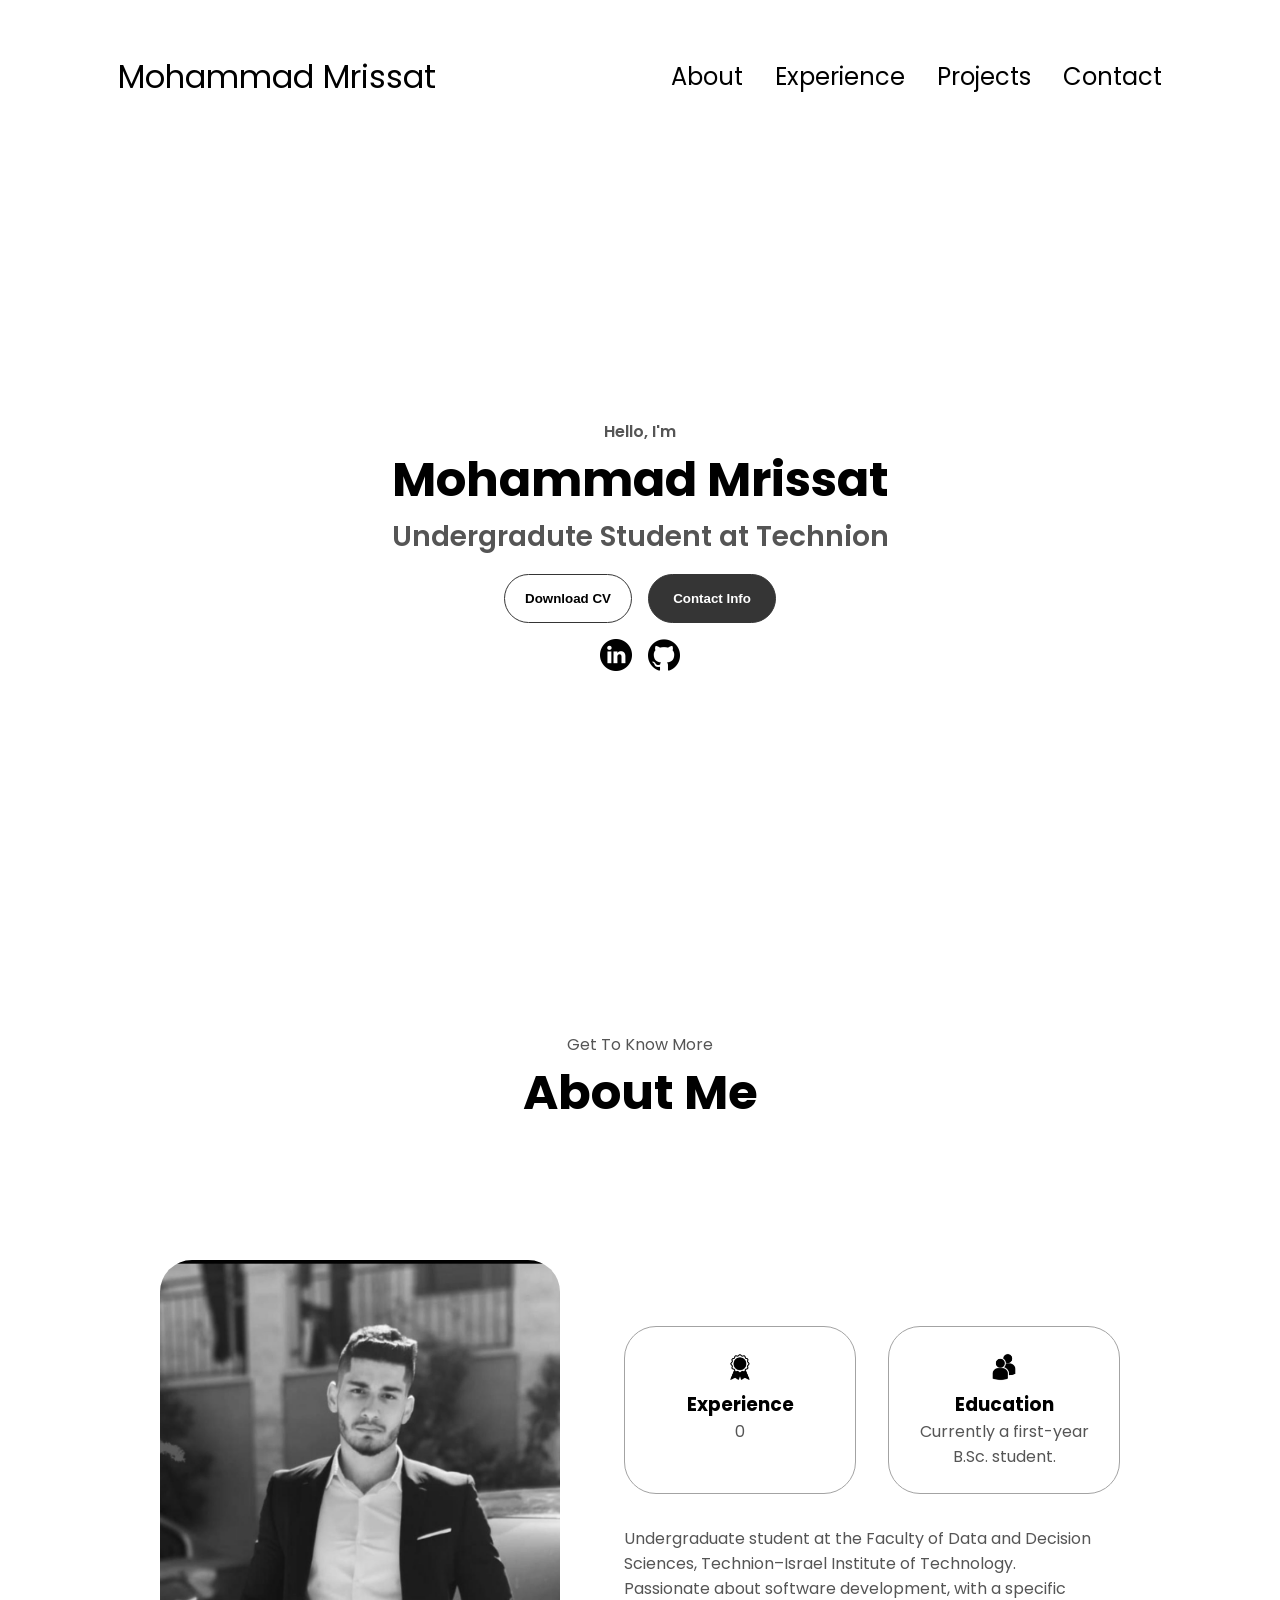
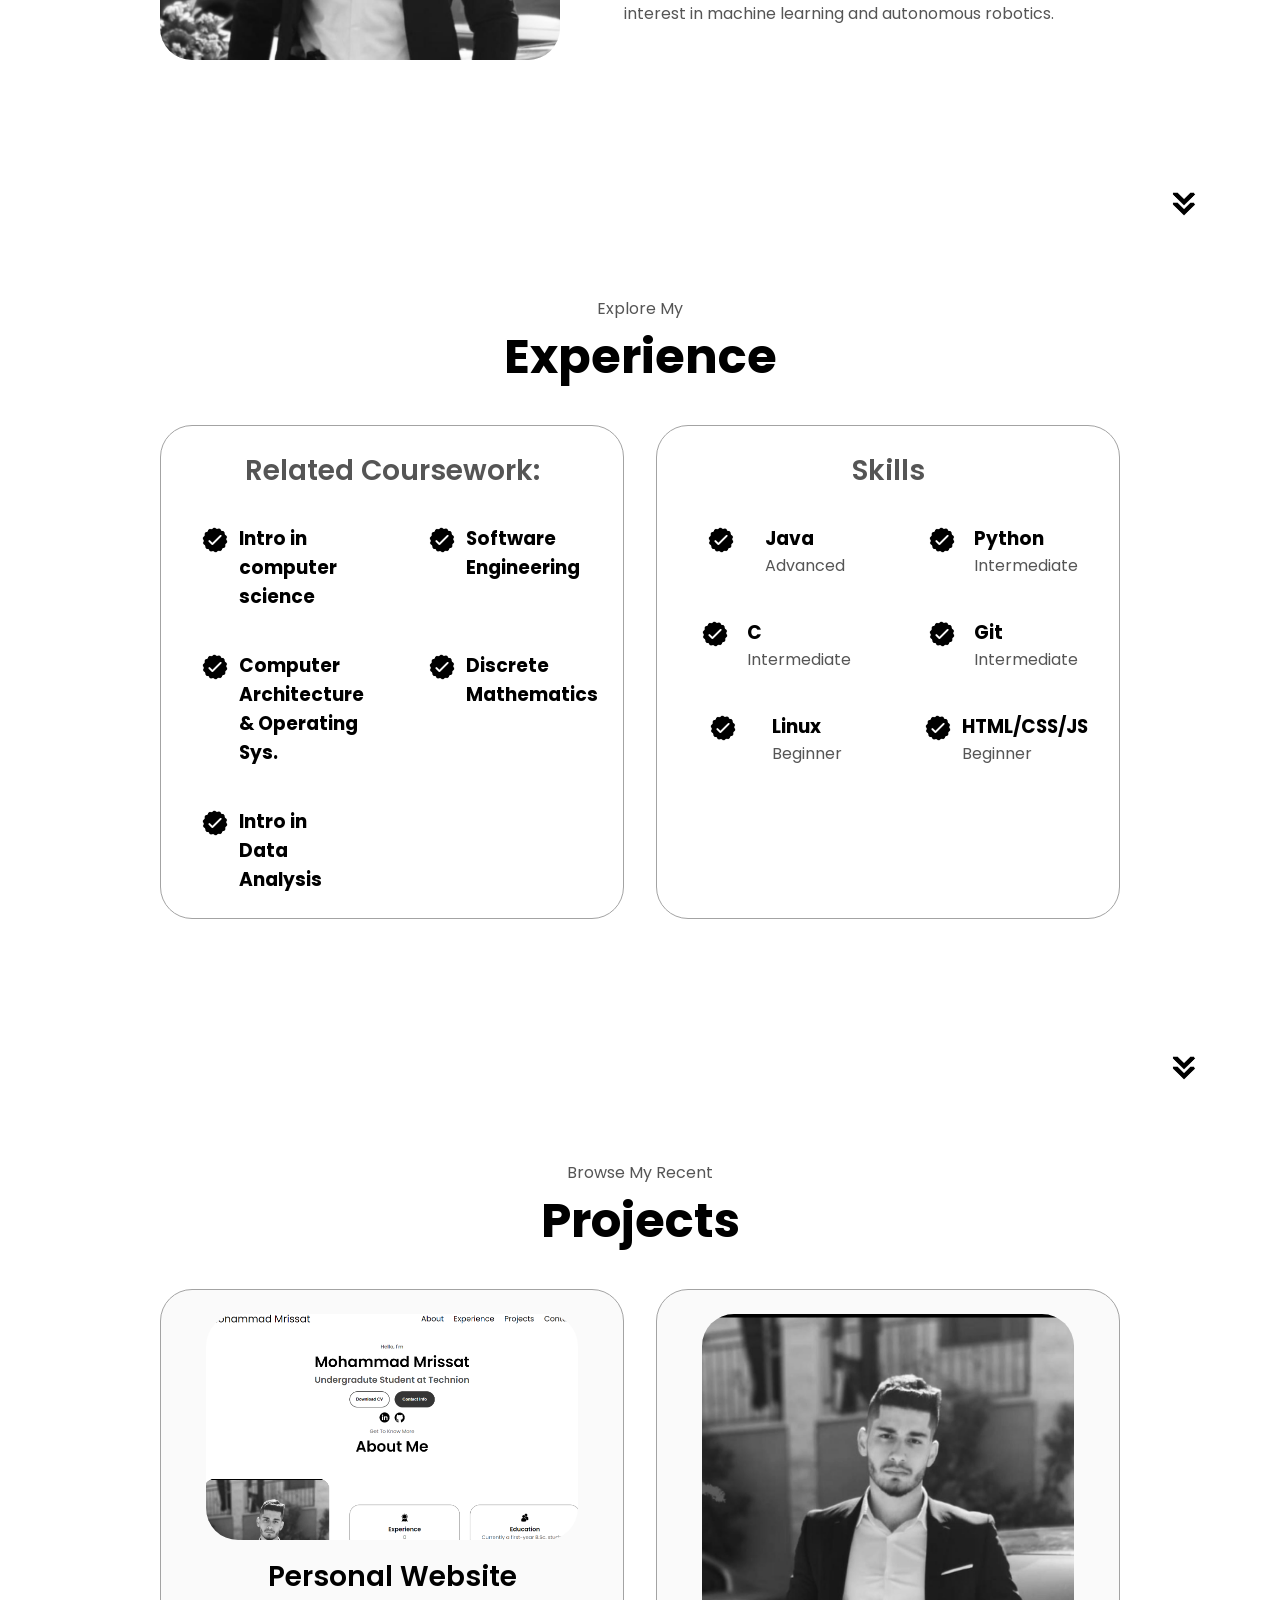
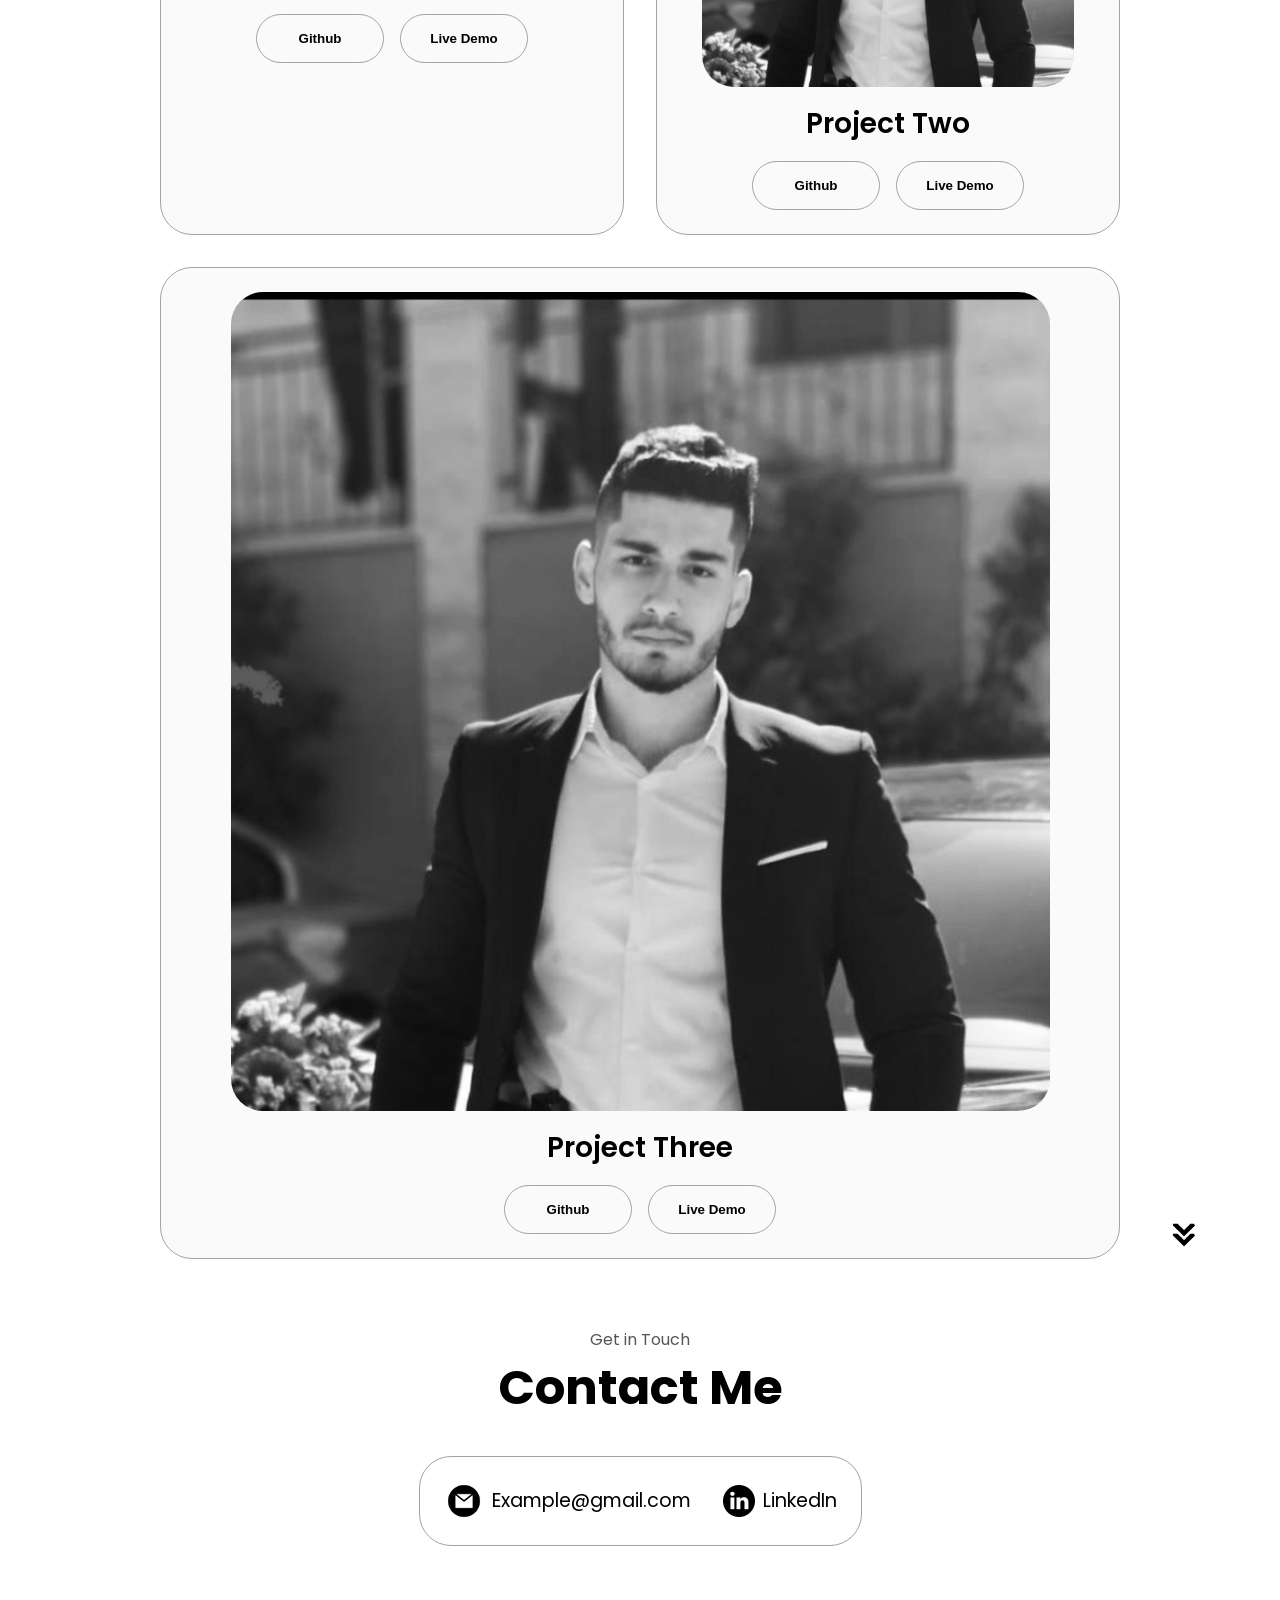
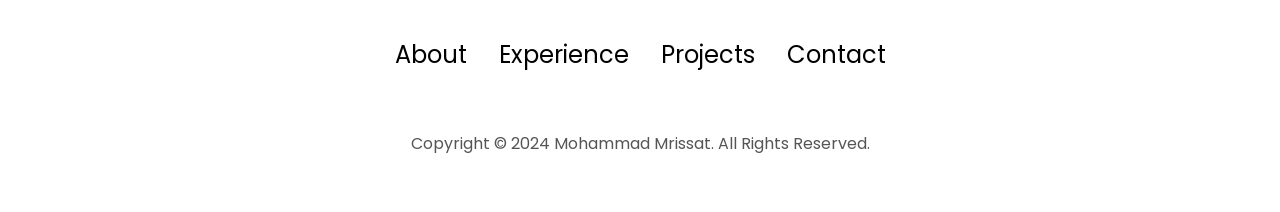
==== index.html @ 7f188b4a "documented the html code" ====
<!DOCTYPE html>
<html lang="en">
  <head>
    <!-- Meta tags for character encoding, compatibility with Internet Explorer, and responsiveness on different devices -->    
    <meta charset="UTF-8" />
    <meta http-equiv="X-UA-Compatible" content="IE=edge" />
    <meta name="viewport" content="width=device-width, initial-scale=1.0" />
    <title>Mrisatmo</title>
    <!-- Linking to external CSS stylesheets for general styling and media queries -->
    <link rel="stylesheet" href="style.css" />
    <link rel="stylesheet" href="mediaqueries.css" />
  </head>
  <body>
    <nav id="desktop-nav">
      <div class="logo">Mohammad Mrissat</div>
      <div>
        <!-- Navigation links to different sections of the page -->        
        <ul class="nav-links">
          <li><a href="#about">About</a></li>
          <li><a href="#experience">Experience</a></li>
          <li><a href="#projects">Projects</a></li>
          <li><a href="#contact">Contact</a></li>
        </ul>
      </div>
    </nav>
    <!-- Hamburger menu navigation for mobile devices -->
    <nav id="hamburger-nav">
      <div class="logo">Mohammad Mrissat</div>
      <div class="hamburger-menu">
          <!-- Hamburger menu icon with three horizontal bars -->        
        <div class="hamburger-icon" onclick="toggleMenu()">
          <span></span>
          <span></span>
          <span></span>
        </div>
        <div class="menu-links">
          <!-- Same navigation links as desktop, with `onclick` function to close the menu -->          
          <li><a href="#about" onclick="toggleMenu()">About</a></li>
          <li><a href="#experience" onclick="toggleMenu()">Experience</a></li>
          <li><a href="#projects" onclick="toggleMenu()">Projects</a></li>
          <li><a href="#contact" onclick="toggleMenu()">Contact</a></li>
        </div>
      </div>
    </nav>
    <!-- Profile section introducing Mohammad Mrissat -->
    <section id="profile">
      <div class="section__text">
        <!-- Introduction text and heading -->

        <p class="section__text__p1">Hello, I'm</p>
        <h1 class="title">Mohammad Mrissat</h1>
        <p class="section__text__p2">Undergradute Student at Technion</p>
        <!-- Buttons to download CV or navigate to the contact section -->        
        <div class="btn-container">
          <button
            class="btn btn-color-2"
            onclick="window.open('./assets/resume-example.pdf')"
          >
            Download CV
          </button>
          <button class="btn btn-color-1" onclick="location.href='./#contact'">
            Contact Info
          </button>
        </div>
        <!-- Social media icons for LinkedIn and GitHub -->        
        <div id="socials-container">
          <img
            src="./assets/linkedin.png"
            alt="My LinkedIn profile"
            class="icon"
            onclick="location.href='https://www.linkedin.com/in/mohammad-mrissat-ba5a6b315'"
          />
          <img
            src="./assets/github.png"
            alt="My Github profile"
            class="icon"
            onclick="location.href='https://github.com/mrisatmo'"
          />
        </div>
      </div>
    </section>
    <!-- About section providing more details about Mohammad Mrissat -->
    <section id="about">
      <p class="section__text__p1">Get To Know More</p>
      <h1 class="title">About Me</h1>
      <div class="section-container">
        <!-- Image and profile description -->
        <div class="section__pic-container">
          <img
            src="./assets/about-pic.png"
            alt="Profile picture"
            class="about-pic"
          />
        </div>
        <div class="about-details-container">
          <div class="about-containers">
            <!-- Experience and Education details -->
            <div class="details-container">
              <img
                src="./assets/experience.png"
                alt="Experience icon"
                class="icon"
              />
              <h3>Experience</h3>
              <p>0 <br /></p><!-- Placeholder for experience years -->
            </div>
            <div class="details-container">
              <img
                src="./assets/education.png"
                alt="Education icon"
                class="icon"
              />
              <h3>Education</h3>
              <p>Currently a first-year B.Sc. student.</p>
            </div>
          </div>
          <!-- Additional text about education and interests -->
          <div class="text-container">
            <p>
              Undergraduate student at the Faculty of Data and Decision Sciences, Technion–Israel Institute of Technology.
            </p>
            <p>Passionate about software development, with a specific interest in machine learning and autonomous robotics.</p>
          </div>
        </div>
      </div>
      <!-- Arrow to navigate to the Experience section -->
      <img
        src="./assets/arrow.png"
        alt="Arrow icon"
        class="icon arrow"
        onclick="location.href='./#experience'"
      />
    </section>
    <!-- Experience section listing relevant coursework and skills -->
    <section id="experience">
      <p class="section__text__p1">Explore My</p>
      <h1 class="title">Experience</h1>
      <div class="experience-details-container">
        <div class="about-containers">
          <!-- Relevant coursework listed -->
          <div class="details-container">
            <h2 class="experience-sub-title">Related Coursework:</h2>
            <div class="article-container">
              <article>
                <img
                  src="./assets/checkmark.png"
                  alt="Experience icon"
                  class="icon"
                />
                <div>
                  <h3>Intro in computer science</h3>
                  <p></p>
                </div>
              </article>
              <!-- More courses listed similarly -->
              <article>
                <img
                  src="./assets/checkmark.png"
                  alt="Experience icon"
                  class="icon"
                />
                <div>
                  <h3>Software Engineering</h3>
                  <p></p>
                </div>
              </article>
              <article>
                <img
                  src="./assets/checkmark.png"
                  alt="Experience icon"
                  class="icon"
                />
                <div>
                  <h3>Computer Architecture & Operating Sys.</h3>
                  <p></p>
                </div>
              </article>
              <article>
                <img
                  src="./assets/checkmark.png"
                  alt="Experience icon"
                  class="icon"
                />
                <div>
                  <h3>Discrete Mathematics</h3>
                  <p></p>
                </div>
              </article>
              <article>
                <img
                  src="./assets/checkmark.png"
                  alt="Experience icon"
                  class="icon"
                />
                <div>
                  <h3>Intro in Data Analysis</h3>
                  <p></p>
                </div>
              </article>
               <!-- template:
                <article>
                <img
                  src="./assets/checkmark.png"
                  alt="Experience icon"
                  class="icon"
                />
                <div>
                  <h3>Material UI</h3>
                  <p>Intermediate</p>
                </div>
              </article>-->
              <!-- blank-->              
              <article>
                <img
                  src=""
                  alt=""
                  class="icon"
                />
                <div>
                  <h3></h3>
                  <p></p>
                </div>
              </article>
            </div>
          </div>
          <!-- Skills section listing languages and tools -->        
          <div class="details-container">
            <h2 class="experience-sub-title">Skills</h2>
            <div class="article-container">
              <article>
                <img
                  src="./assets/checkmark.png"
                  alt="Experience icon"
                  class="icon"
                />
                <div>
                  <h3>Java</h3>
                  <p>Advanced</p>
                </div>
              </article>
              <article>
                <img
                  src="./assets/checkmark.png"
                  alt="Experience icon"
                  class="icon"
                />
                <div>
                  <h3>Python</h3>
                  <p>Intermediate</p>
                </div>
              </article>
              <article>
                <img
                  src="./assets/checkmark.png"
                  alt="Experience icon"
                  class="icon"
                />
                <div>
                  <h3>C</h3>
                  <p>Intermediate</p>
                </div>
              </article>
              <article>
                <img
                  src="./assets/checkmark.png"
                  alt="Experience icon"
                  class="icon"
                />
                <div>
                  <h3>Git</h3>
                  <p>Intermediate</p>
                </div>
              </article>
              <article>
                <img
                    src="./assets/checkmark.png"
                    alt="Experience icon"
                    class="icon"
                />
                <div>
                  <h3>Linux</h3>
                  <p>Beginner</p>
                </div>
              </article>
              <article>
                <img
                src="./assets/checkmark.png"
                alt="Experience icon"
                class="icon"
                />
                <div>
                  <h3>HTML/CSS/JS</h3>
                  <p>Beginner</p>
                </div>
              </article>
              <article>
                <img
                  src=""
                  alt=""
                  class="icon"
                />
                <div>
                  <h3></h3>
                  <p></p>
                </div>
              </article>  
            </div>
          </div>
        </div>
      </div>
    <!-- Arrow to navigate to the Projects section -->
      <img
        src="./assets/arrow.png"
        alt="Arrow icon"
        class="icon arrow"
        onclick="location.href='./#projects'"
      />
    </section>
    <!-- Projects section showcasing recent work -->
    <section id="projects">
      <p class="section__text__p1">Browse My Recent</p>
      <h1 class="title">Projects</h1>
      <div class="experience-details-container">
        <div class="about-containers">
          <div class="details-container color-container">
            <div class="article-container">
              <img
                src="./assets/project1.png"
                alt="Project 1"
                class="project-img"
              />
            </div>
            <h2 class="experience-sub-title project-title">Personal Website</h2>
            <div class="btn-container">
              <button
                class="btn btn-color-2 project-btn"
                onclick="location.href='https://github.com/mrisatmo/MyPortfolioWebSite'"
              >
                Github
              </button>
              <button
                class="btn btn-color-2 project-btn"
                onclick="location.href='https://mrisatmo.com/'"
              >
                Live Demo
              </button>
            </div>
          </div>
          <div class="details-container color-container">
            <div class="article-container">
              <img
                src="./assets/about-pic.png"
                alt="Project 2"
                class="project-img"
              />
            </div>
            <h2 class="experience-sub-title project-title">Project Two</h2>
            <div class="btn-container">
              <button
                class="btn btn-color-2 project-btn"
                onclick="location.href='https://github.com/'"
              >
                Github
              </button>
              <button
                class="btn btn-color-2 project-btn"
                onclick="location.href='https://github.com/'"
              >
                Live Demo
              </button>
            </div>
          </div>
          <div class="details-container color-container">
            <div class="article-container">
              <img
                src="./assets/about-pic.png"
                alt="Project 3"
                class="project-img"
              />
            </div>
            <h2 class="experience-sub-title project-title">Project Three</h2>
            <div class="btn-container">
              <button
                class="btn btn-color-2 project-btn"
                onclick="location.href='https://github.com/'"
              >
                Github
              </button>
              <button
                class="btn btn-color-2 project-btn"
                onclick="location.href='https://github.com/'"
              >
                Live Demo
              </button>
            </div>
          </div>
        </div>
      </div>
      <img
        src="./assets/arrow.png"
        alt="Arrow icon"
        class="icon arrow"
        onclick="location.href='./#contact'"
      />
    </section>
    <section id="contact">
      <p class="section__text__p1">Get in Touch</p>
      <h1 class="title">Contact Me</h1>
      <div class="contact-info-upper-container">
        <div class="contact-info-container">
          <img
            src="./assets/email.png"
            alt="Email icon"
            class="icon contact-icon email-icon"
          />
          <p><a href="mailto:mrisatmo@gmail.com">Example@gmail.com</a></p>
        </div>
        <div class="contact-info-container">
          <img
            src="./assets/linkedin.png"
            alt="LinkedIn icon"
            class="icon contact-icon"
          />
          <p><a href="https://www.linkedin.com/in/mohammad-mrissat-ba5a6b315
            ">LinkedIn</a></p>
        </div>
      </div>
    </section>
    <footer>
      <nav>
        <div class="nav-links-container">
          <ul class="nav-links">
            <li><a href="#about">About</a></li>
            <li><a href="#experience">Experience</a></li>
            <li><a href="#projects">Projects</a></li>
            <li><a href="#contact">Contact</a></li>
          </ul>
        </div>
      </nav>
      <p>Copyright &#169; 2024 Mohammad Mrissat. All Rights Reserved.</p>
    </footer>
    <script src="script.js"></script>
  </body>
</html>
---- style.css ----
/* GENERAL */

@import url("https://fonts.googleapis.com/css2?family=Poppins:wght@300;400;500;600&display=swap");

* {
  margin: 0;
  padding: 0;
}

body {
  font-family: "Poppins", sans-serif;
}

html {
  scroll-behavior: smooth;
}

p {
  color: rgb(85, 85, 85);
}

/* TRANSITION */

a,
.btn {
  transition: all 300ms ease;
}

/* DESKTOP NAV */

nav,
.nav-links {
  display: flex;
}

nav {
  justify-content: space-around;
  align-items: center;
  height: 17vh;
}

.nav-links {
  gap: 2rem;
  list-style: none;
  font-size: 1.5rem;
}

a {
  color: black;
  text-decoration: none;
  text-decoration-color: white;
}

a:hover {
  color: grey;
  text-decoration: underline;
  text-underline-offset: 1rem;
  text-decoration-color: rgb(181, 181, 181);
}

.logo {
  font-size: 2rem;
}

.logo:hover {
  cursor: default;
}

/* HAMBURGER MENU */

#hamburger-nav {
  display: none;
}

.hamburger-menu {
  position: relative;
  display: inline-block;
}

.hamburger-icon {
  display: flex;
  flex-direction: column;
  justify-content: space-between;
  height: 24px;
  width: 30px;
  cursor: pointer;
}

.hamburger-icon span {
  width: 100%;
  height: 2px;
  background-color: black;
  transition: all 0.3 ease-in-out;
}

.menu-links {
  position: absolute;
  top: 100%;
  right: 0;
  background-color: white;
  width: fit-content;
  max-height: 0;
  overflow: hidden;
  transition: all 0.3 ease-in-out;
}

.menu-links a {
  display: block;
  padding: 10px;
  text-align: center;
  font-size: 1.5rem;
  color: black;
  text-decoration: none;
  transition: all 0.3 ease-in-out;
}

.menu-links li {
  list-style: none;
}

.menu-links.open {
  max-height: 300px;
}

.hamburger-icon.open span:first-child {
  transform: rotate(45deg) translate(10px, 5px);
}

.hamburger-icon.open span:nth-child(2) {
  opacity: 0;
}

.hamburger-icon.open span:last-child {
  transform: rotate(-45deg) translate(10px, -5px);
}

.hamburger-icon span:first-child {
  transform: none;
}

.hamburger-icon span:first-child {
  opacity: 1;
}

.hamburger-icon span:first-child {
  transform: none;
}

/* SECTIONS */

section {
  padding-top: 4vh;
  height: 96vh;
  margin: 0 10rem;
  box-sizing: border-box;
  min-height: fit-content;
}

.section-container {
  display: flex;
}

/* PROFILE SECTION */

#profile {
  display: flex;
  justify-content: center;
  gap: 5rem;
  height: 35vh;
}

.section__pic-container {
  display: flex;
  height: 400px;
  width: 400px;
  margin: auto 0;
}

.section__text {
  align-self: center;
  text-align: center;
}

.section__text p {
  font-weight: 600;
}

.section__text__p1 {
  text-align: center;
}

.section__text__p2 {
  font-size: 1.75rem;
  margin-bottom: 1rem;
}

.title {
  font-size: 3rem;
  text-align: center;
}

#socials-container {
  display: flex;
  justify-content: center;
  margin-top: 1rem;
  gap: 1rem;
}

/* ICONS */

.icon {
  cursor: pointer;
  height: 2rem;
}

/* BUTTONS */

.btn-container {
  display: flex;
  justify-content: center;
  gap: 1rem;
}

.btn {
  font-weight: 600;
  transition: all 300ms ease;
  padding: 1rem;
  width: 8rem;
  border-radius: 2rem;
}

.btn-color-1,
.btn-color-2 {
  border: rgb(53, 53, 53) 0.1rem solid;
}

.btn-color-1:hover,
.btn-color-2:hover {
  cursor: pointer;
}

.btn-color-1,
.btn-color-2:hover {
  background: rgb(53, 53, 53);
  color: white;
}

.btn-color-1:hover {
  background: rgb(0, 0, 0);
}

.btn-color-2 {
  background: none;
}

.btn-color-2:hover {
  border: rgb(255, 255, 255) 0.1rem solid;
}

.btn-container {
  gap: 1rem;
}

/* ABOUT SECTION */

#about {
  position: relative;
}

.about-containers {
  gap: 2rem;
  margin-bottom: 2rem;
  margin-top: 2rem;
}

.about-details-container {
  justify-content: center;
  flex-direction: column;
}

.about-containers,
.about-details-container {
  display: flex;
}

.about-pic {
  border-radius: 2rem;
}

.arrow {
  position: absolute;
  right: -5rem;
  bottom: 2.5rem;
}

.details-container {
  padding: 1.5rem;
  flex: 1;
  background: white;
  border-radius: 2rem;
  border: rgb(53, 53, 53) 0.1rem solid;
  border-color: rgb(163, 163, 163);
  text-align: center;
}

.section-container {
  gap: 4rem;
  height: 80%;
}

.section__pic-container {
  height: 400px;
  width: 400px;
  margin: auto 0;
}

/* EXPERIENCE SECTION */

#experience {
  position: relative;
}

.experience-sub-title {
  color: rgb(85, 85, 85);
  font-weight: 600;
  font-size: 1.75rem;
  margin-bottom: 2rem;
}

.experience-details-container {
  display: flex;
  justify-content: center;
  flex-direction: column;
}

.article-container {
  display: flex;
  text-align: initial;
  flex-wrap: wrap;
  flex-direction: row;
  gap: 2.5rem;
  justify-content: space-around;
}

article {
  display: flex;
  width: 10rem;
  justify-content: space-around;
  gap: 0.5rem;
}

article .icon {
  cursor: default;
}

/* PROJECTS SECTION */

#projects {
  position: relative;
}

.color-container {
  border-color: rgb(163, 163, 163);
  background: rgb(250, 250, 250);
}

.project-img {
  border-radius: 2rem;
  width: 90%;
  height: 90%;
}

.project-title {
  margin: 1rem;
  color: black;
}

.project-btn {
  color: black;
  border-color: rgb(163, 163, 163);
}

/* CONTACT */

#contact {
  display: flex;
  justify-content: center;
  flex-direction: column;
  height: 70vh;
}

.contact-info-upper-container {
  display: flex;
  justify-content: center;
  border-radius: 2rem;
  border: rgb(53, 53, 53) 0.1rem solid;
  border-color: rgb(163, 163, 163);
  background: (250, 250, 250);
  margin: 2rem auto;
  padding: 0.5rem;
}

.contact-info-container {
  display: flex;
  align-items: center;
  justify-content: center;
  gap: 0.5rem;
  margin: 1rem;
}

.contact-info-container p {
  font-size: larger;
}

.contact-icon {
  cursor: default;
}

.email-icon {
  height: 2.5rem;
}

/* FOOTER SECTION */

footer {
  height: 26vh;
  margin: 0 1rem;
}

footer p {
  text-align: center;
}
---- mediaqueries.css ----
@media screen and (max-width: 1400px) {
    #profile {
      height: 83vh;
      margin-bottom: 6rem;
    }
    .about-containers {
      flex-wrap: wrap;
    }
    #contact,
    #projects {
      height: fit-content;
    }
  }
  
  @media screen and (max-width: 1200px) {
    #desktop-nav {
      display: none;
    }
    #hamburger-nav {
      display: flex;
    }
    #experience,
    .experience-details-container {
      margin-top: 2rem;
    }
    #profile,
    .section-container {
      display: block;
    }
    .arrow {
      display: none;
    }
    section,
    .section-container {
      height: fit-content;
    }
    section {
      margin: 0 5%;
    }
    .section__pic-container {
      width: 275px;
      height: 275px;
      margin: 0 auto 2rem;
    }
    .about-containers {
      margin-top: 0;
    }
  }
  
  @media screen and (max-width: 600px) {
    #contact,
    footer {
      height: 40vh;
    }
    #profile {
      height: 38vh;
      margin-bottom: 0;
    }
    article {
      font-size: 1rem;
    }
    footer nav {
      height: fit-content;
      margin-bottom: 2rem;
    }
    .about-containers,
    .contact-info-upper-container,
    .btn-container {
      flex-wrap: wrap;
    }
    .contact-info-container {
      margin: 0;
    }
    .contact-info-container p,
    .nav-links li a {
      font-size: 1rem;
    }
    .experience-sub-title {
      font-size: 1.25rem;
    }
    .logo {
      font-size: 1.5rem;
    }
    .nav-links {
      flex-direction: column;
      gap: 0.5rem;
      text-align: center;
    }
    .section__pic-container {
      width: auto;
      height: 46vw;
      justify-content: center;
    }
    .section__text__p2 {
      font-size: 1.25rem;
    }
    .title {
      font-size: 2rem;
    }
    .text-container {
      text-align: justify;
    }
  }
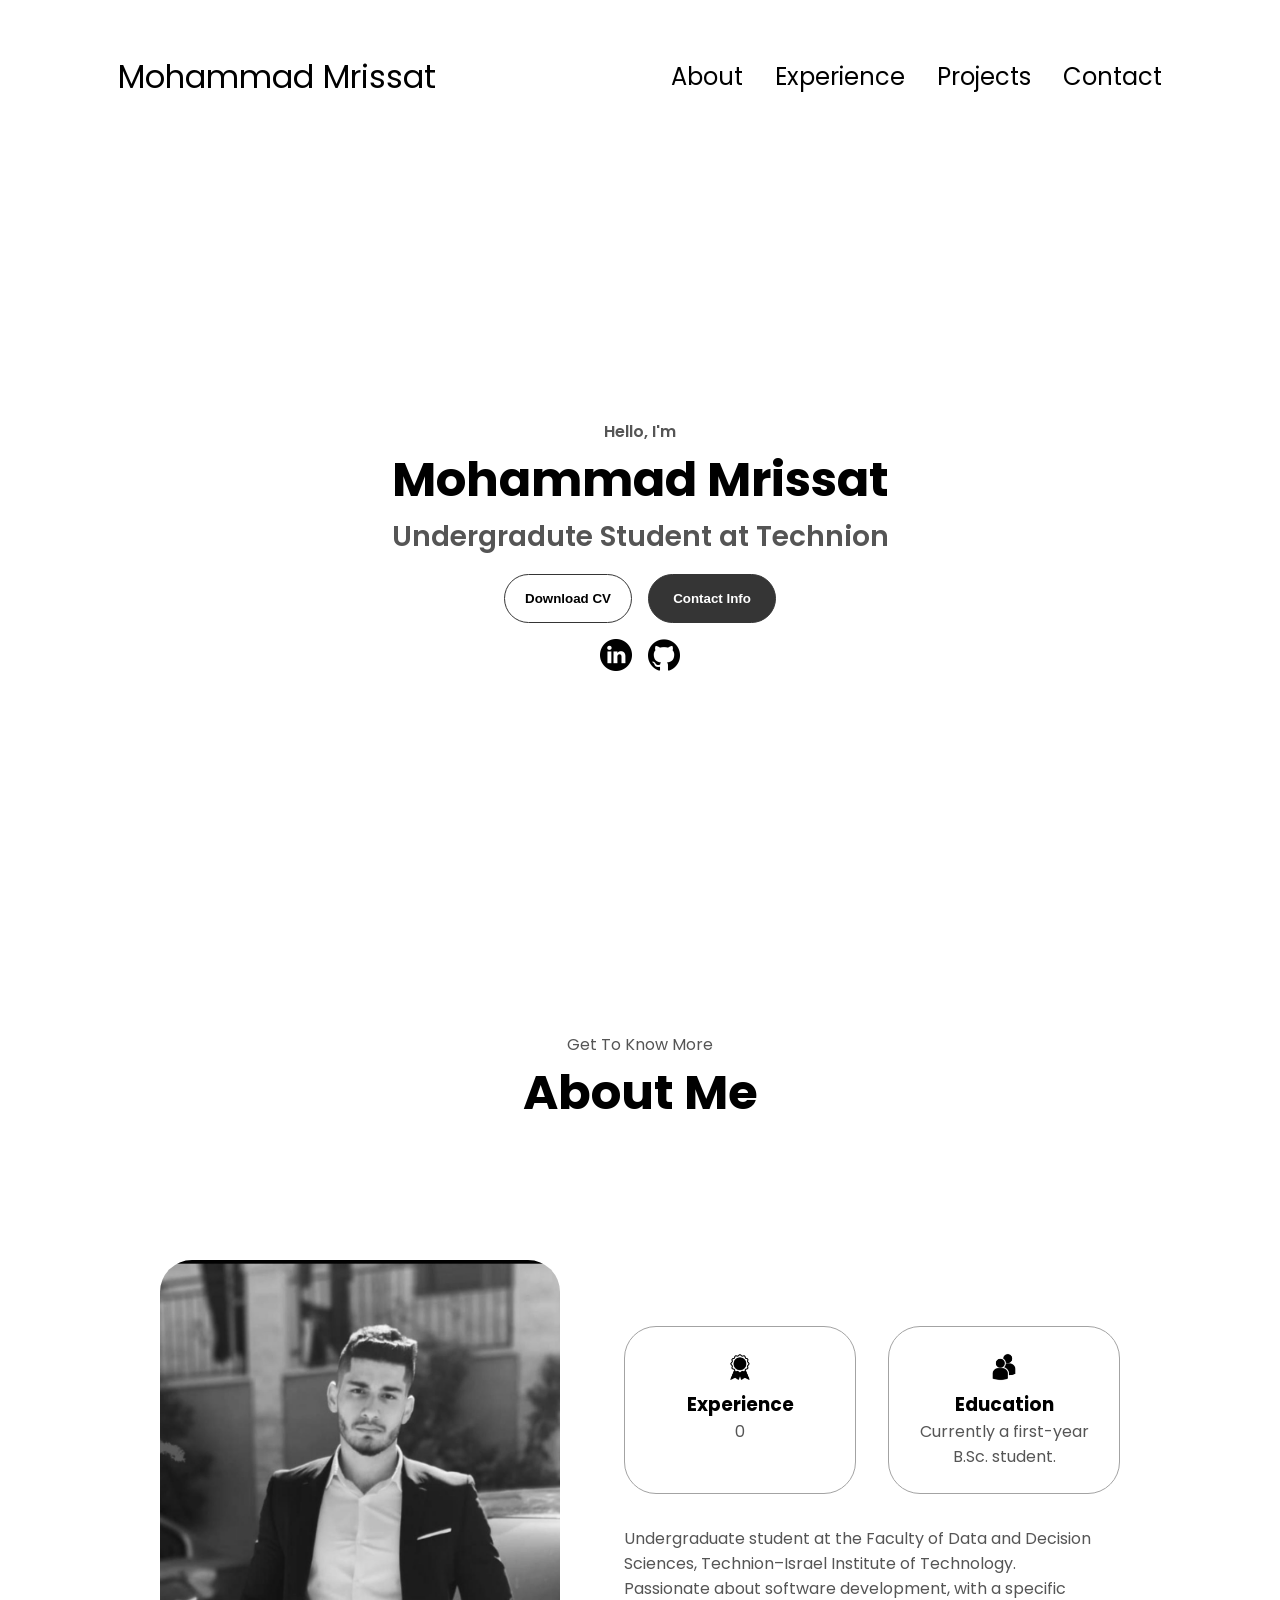
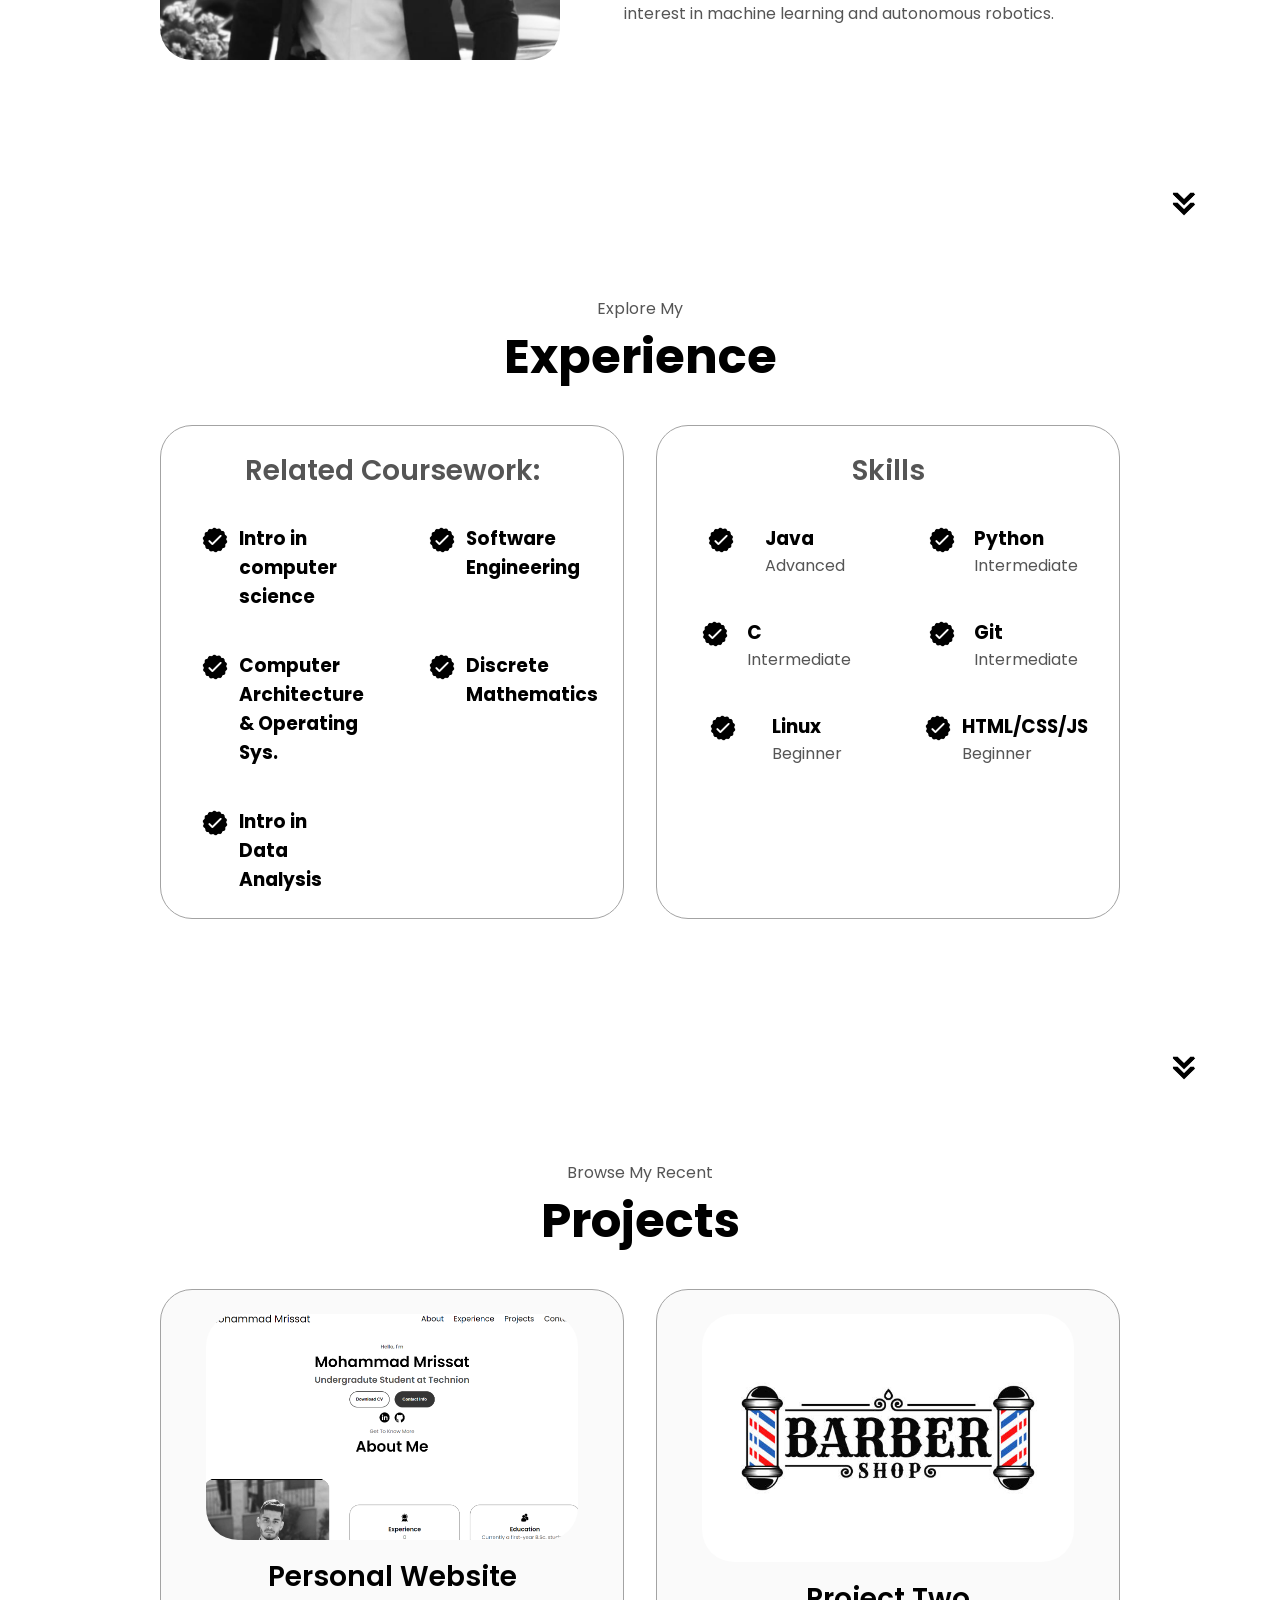
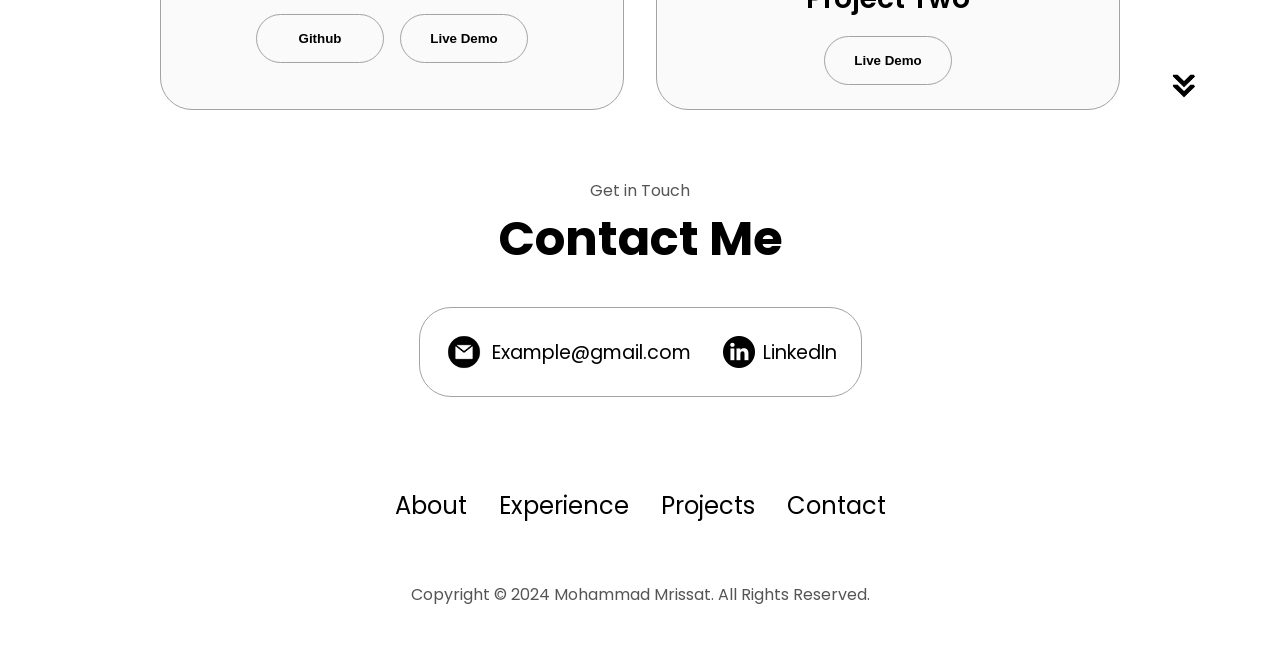
==== commit fb92bc10: "added barbershop flutter project" ====
--- a/index.html
+++ b/index.html
@@ -55,7 +55,7 @@
         <div class="btn-container">
           <button
             class="btn btn-color-2"
-            onclick="window.open('./assets/resume-example.pdf')"
+            onclick="window.open('./assets/resume.pdf')"
           >
             Download CV
           </button>
@@ -350,6 +350,32 @@
           <div class="details-container color-container">
             <div class="article-container">
               <img
+                src="./assets/BarbershopIMG.png"
+                alt="Project 2"
+                class="project-img"
+              />
+            </div>
+            <h2 class="experience-sub-title project-title">Project Two</h2>
+            <div class="btn-container">
+              <!-- <button
+                class="btn btn-color-2 project-btn"
+                onclick="location.href='https://github.com/'"
+              >
+                Github
+              </button> -->
+              <button
+                class="btn btn-color-2 project-btn"
+                onclick="location.href='./BarberShop/index.html'"
+              >
+                Live Demo
+              </button>
+            </div>
+          </div>
+        <!--PROJECT STRUCTURE-->
+        <!--
+          <div class="details-container color-container">
+            <div class="article-container">
+              <img
                 src="./assets/about-pic.png"
                 alt="Project 2"
                 class="project-img"
@@ -371,30 +397,8 @@
               </button>
             </div>
           </div>
-          <div class="details-container color-container">
-            <div class="article-container">
-              <img
-                src="./assets/about-pic.png"
-                alt="Project 3"
-                class="project-img"
-              />
-            </div>
-            <h2 class="experience-sub-title project-title">Project Three</h2>
-            <div class="btn-container">
-              <button
-                class="btn btn-color-2 project-btn"
-                onclick="location.href='https://github.com/'"
-              >
-                Github
-              </button>
-              <button
-                class="btn btn-color-2 project-btn"
-                onclick="location.href='https://github.com/'"
-              >
-                Live Demo
-              </button>
-            </div>
-          </div>
+          -->
+        
         </div>
       </div>
       <img
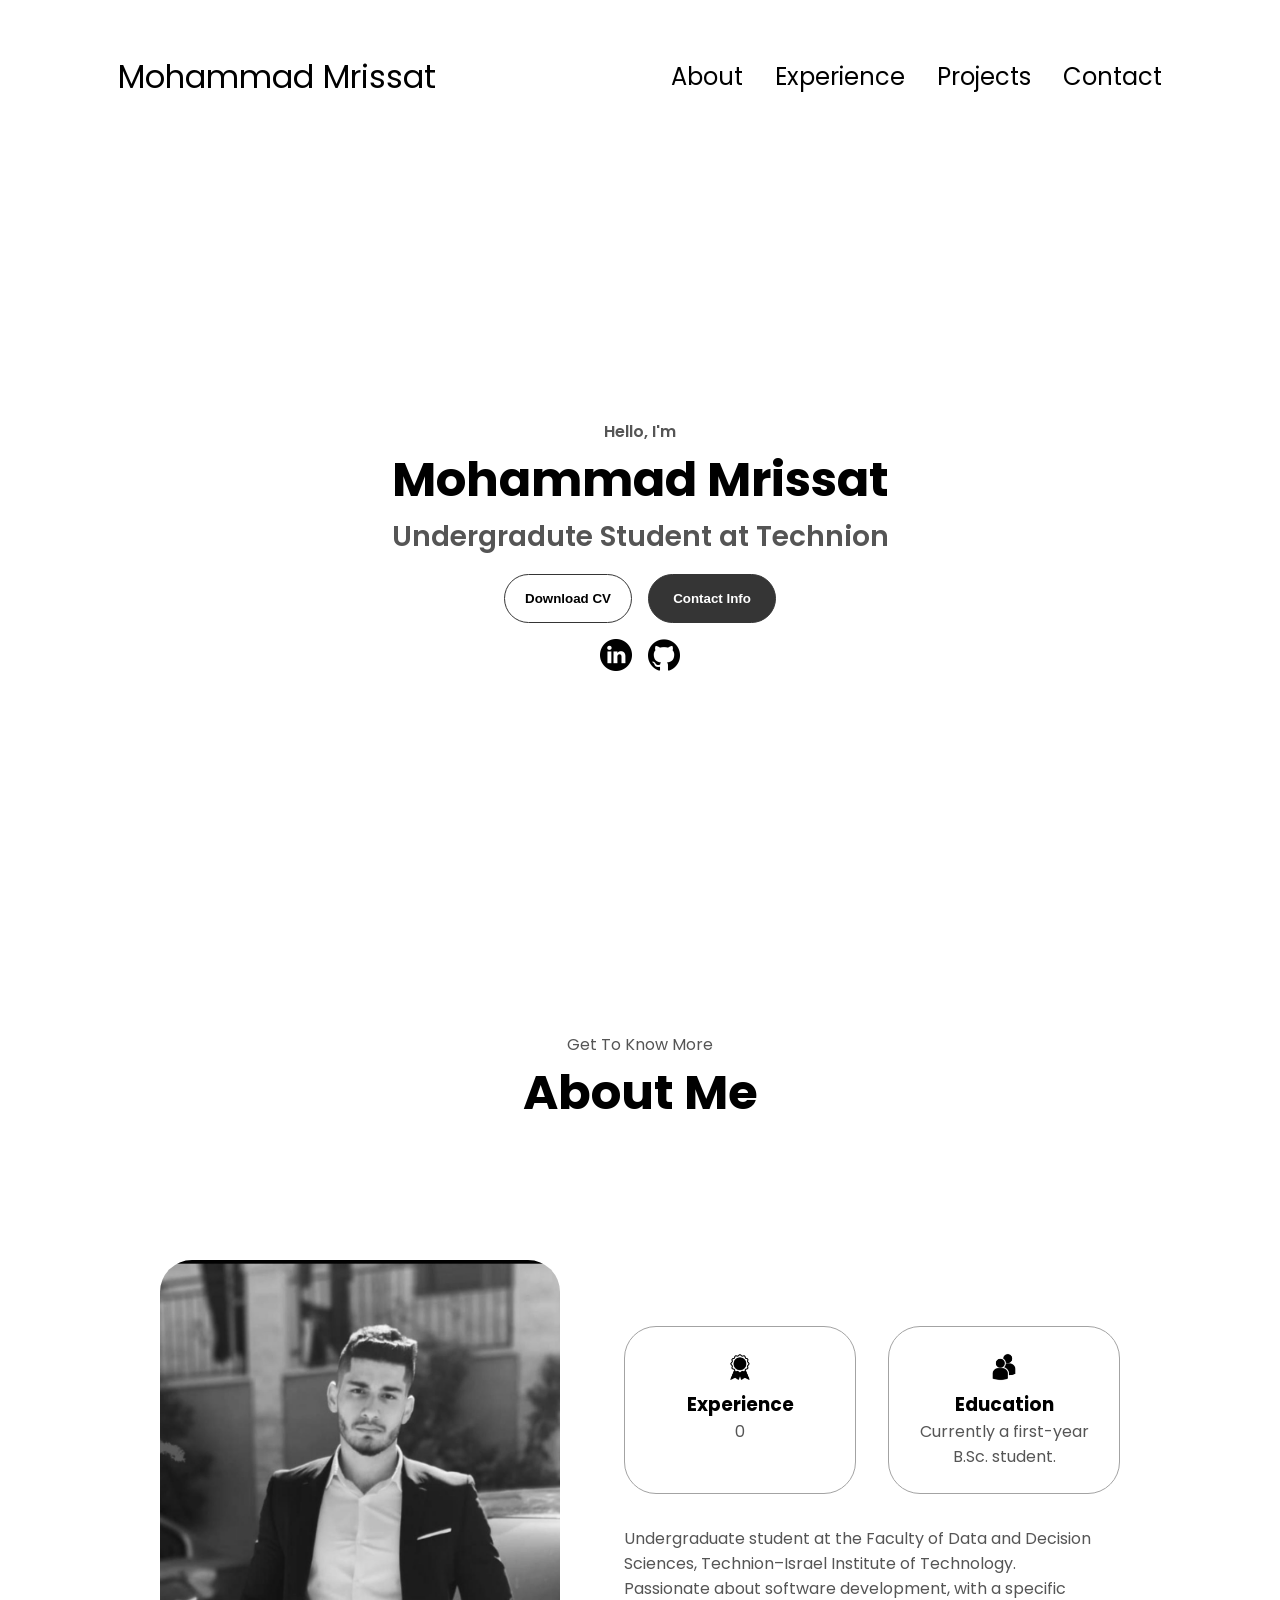
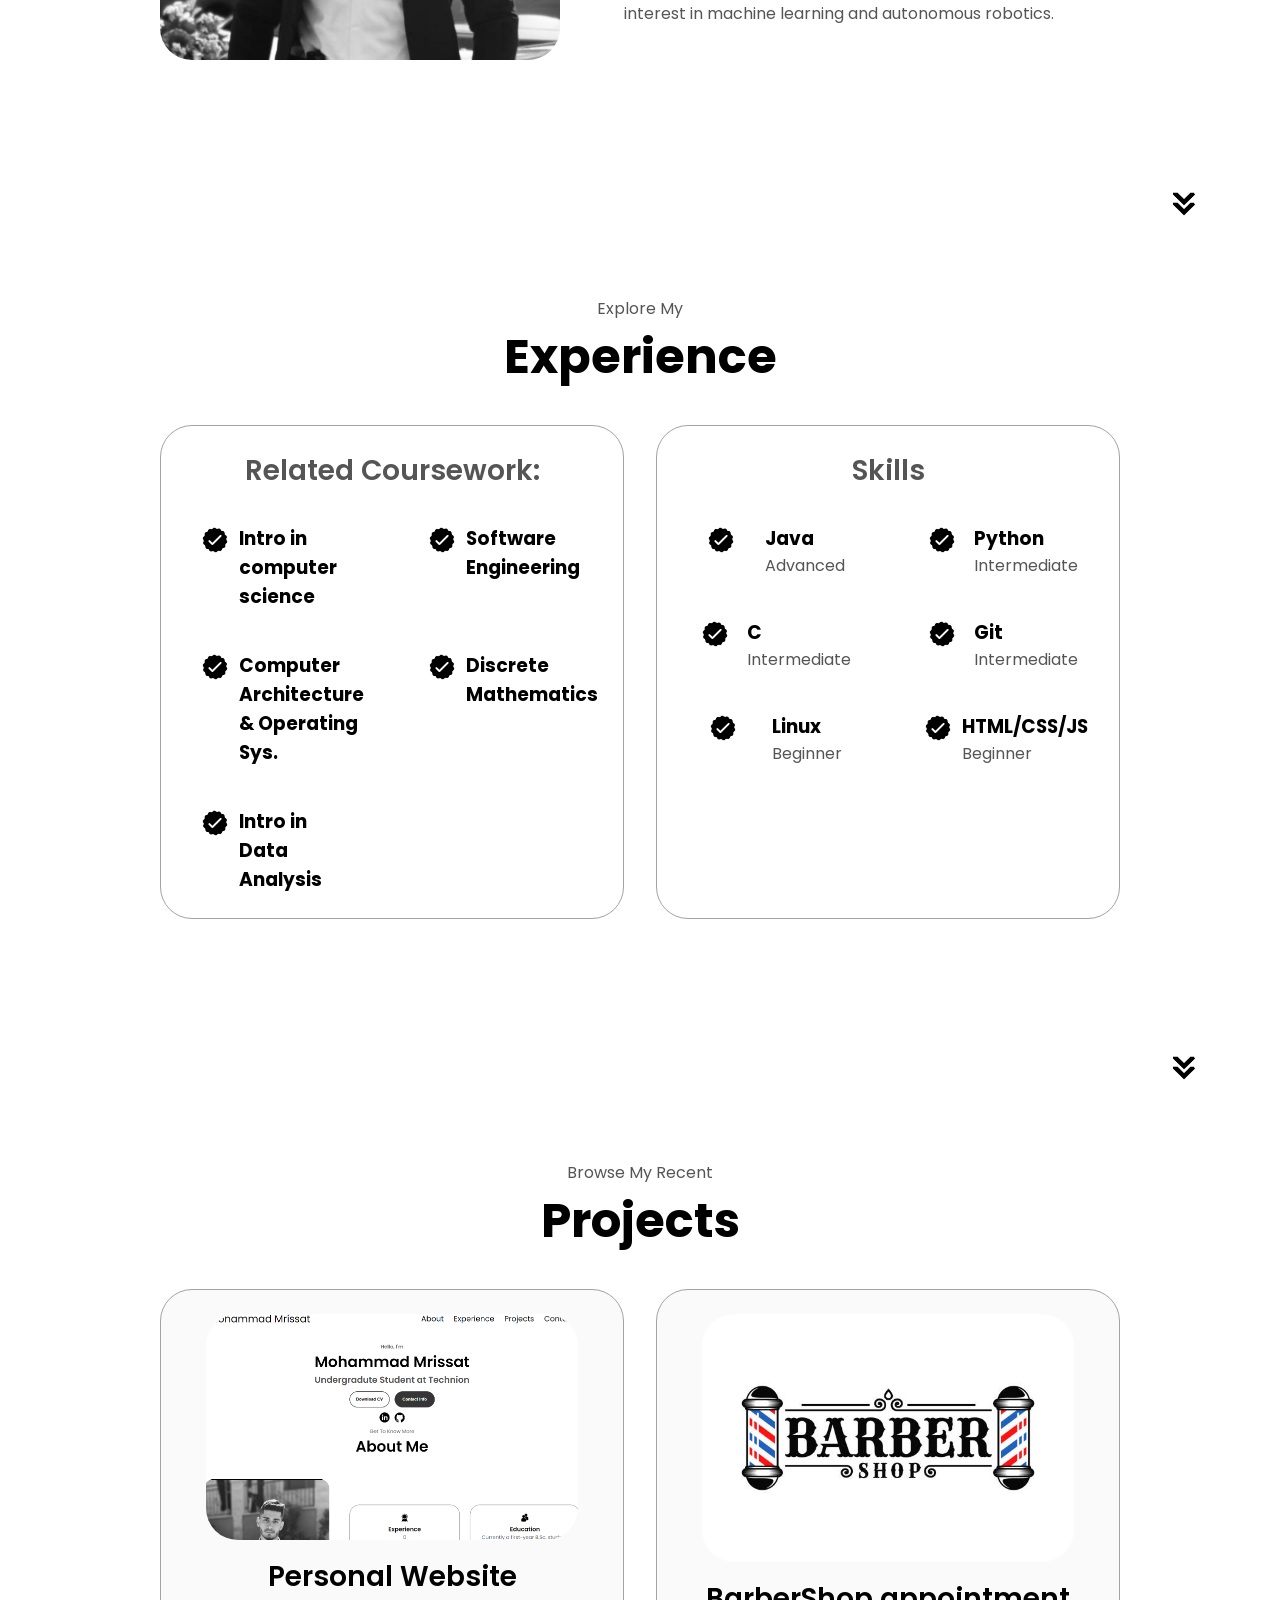
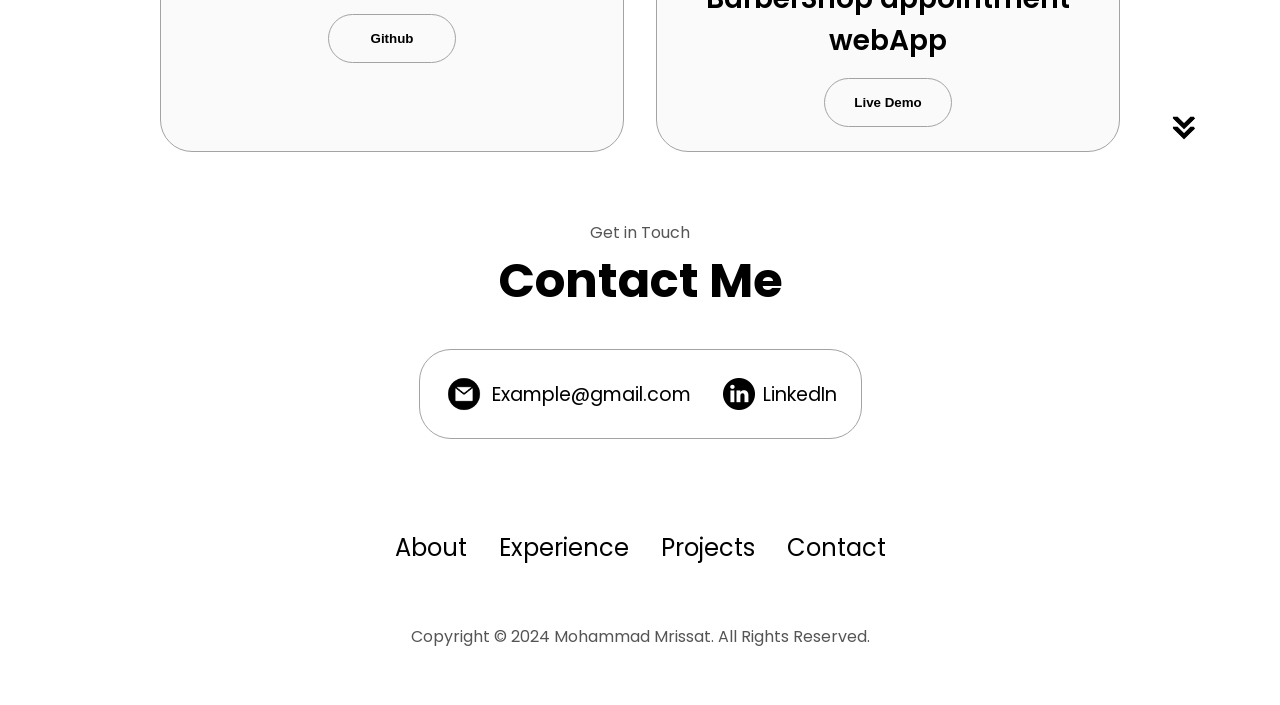
==== commit 7041c2c0: "Update index.html" ====
--- a/index.html
+++ b/index.html
@@ -339,23 +339,18 @@
               >
                 Github
               </button>
-              <button
-                class="btn btn-color-2 project-btn"
-                onclick="location.href='https://mrisatmo.com/'"
-              >
-                Live Demo
-              </button>
+              
             </div>
           </div>
           <div class="details-container color-container">
             <div class="article-container">
               <img
                 src="./assets/BarbershopIMG.png"
-                alt="Project 2"
+                alt="BarberShop appointment webApp"
                 class="project-img"
               />
             </div>
-            <h2 class="experience-sub-title project-title">Project Two</h2>
+            <h2 class="experience-sub-title project-title">BarberShop appointment webApp</h2>
             <div class="btn-container">
               <!-- <button
                 class="btn btn-color-2 project-btn"
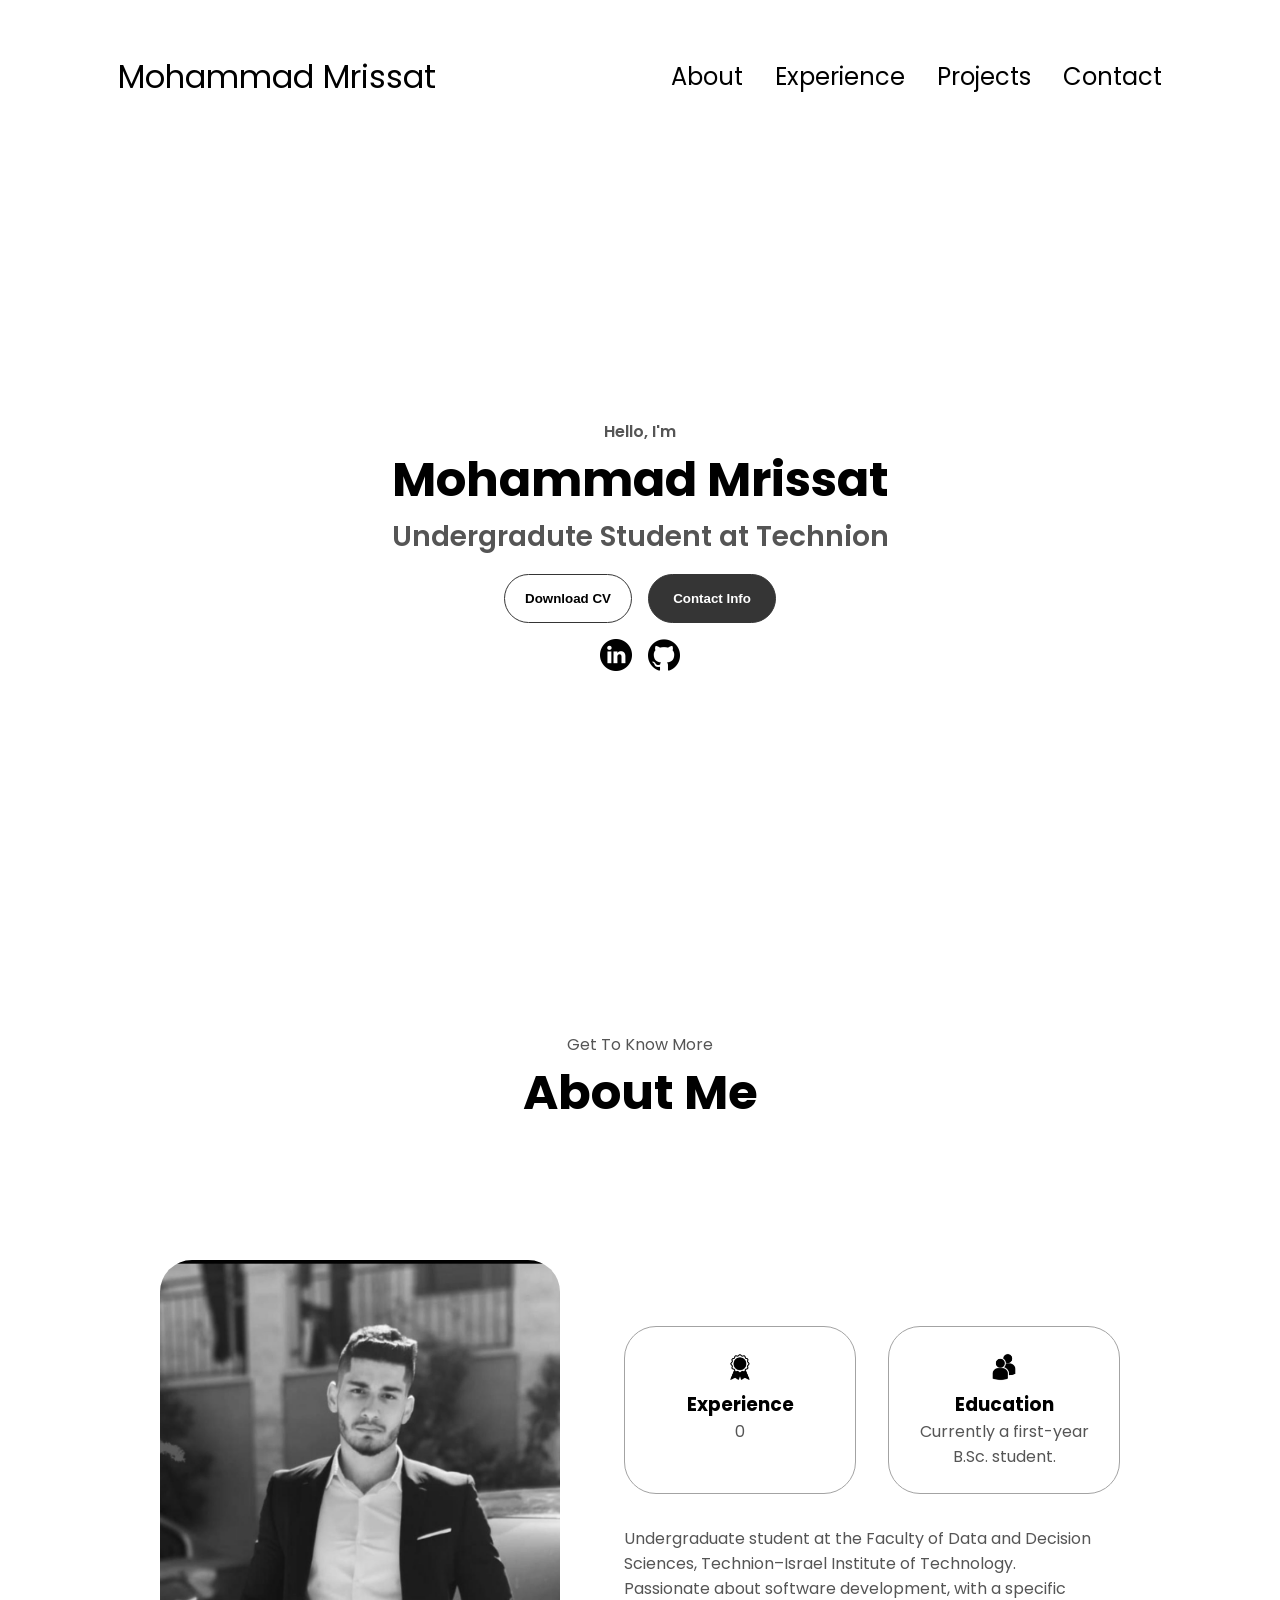
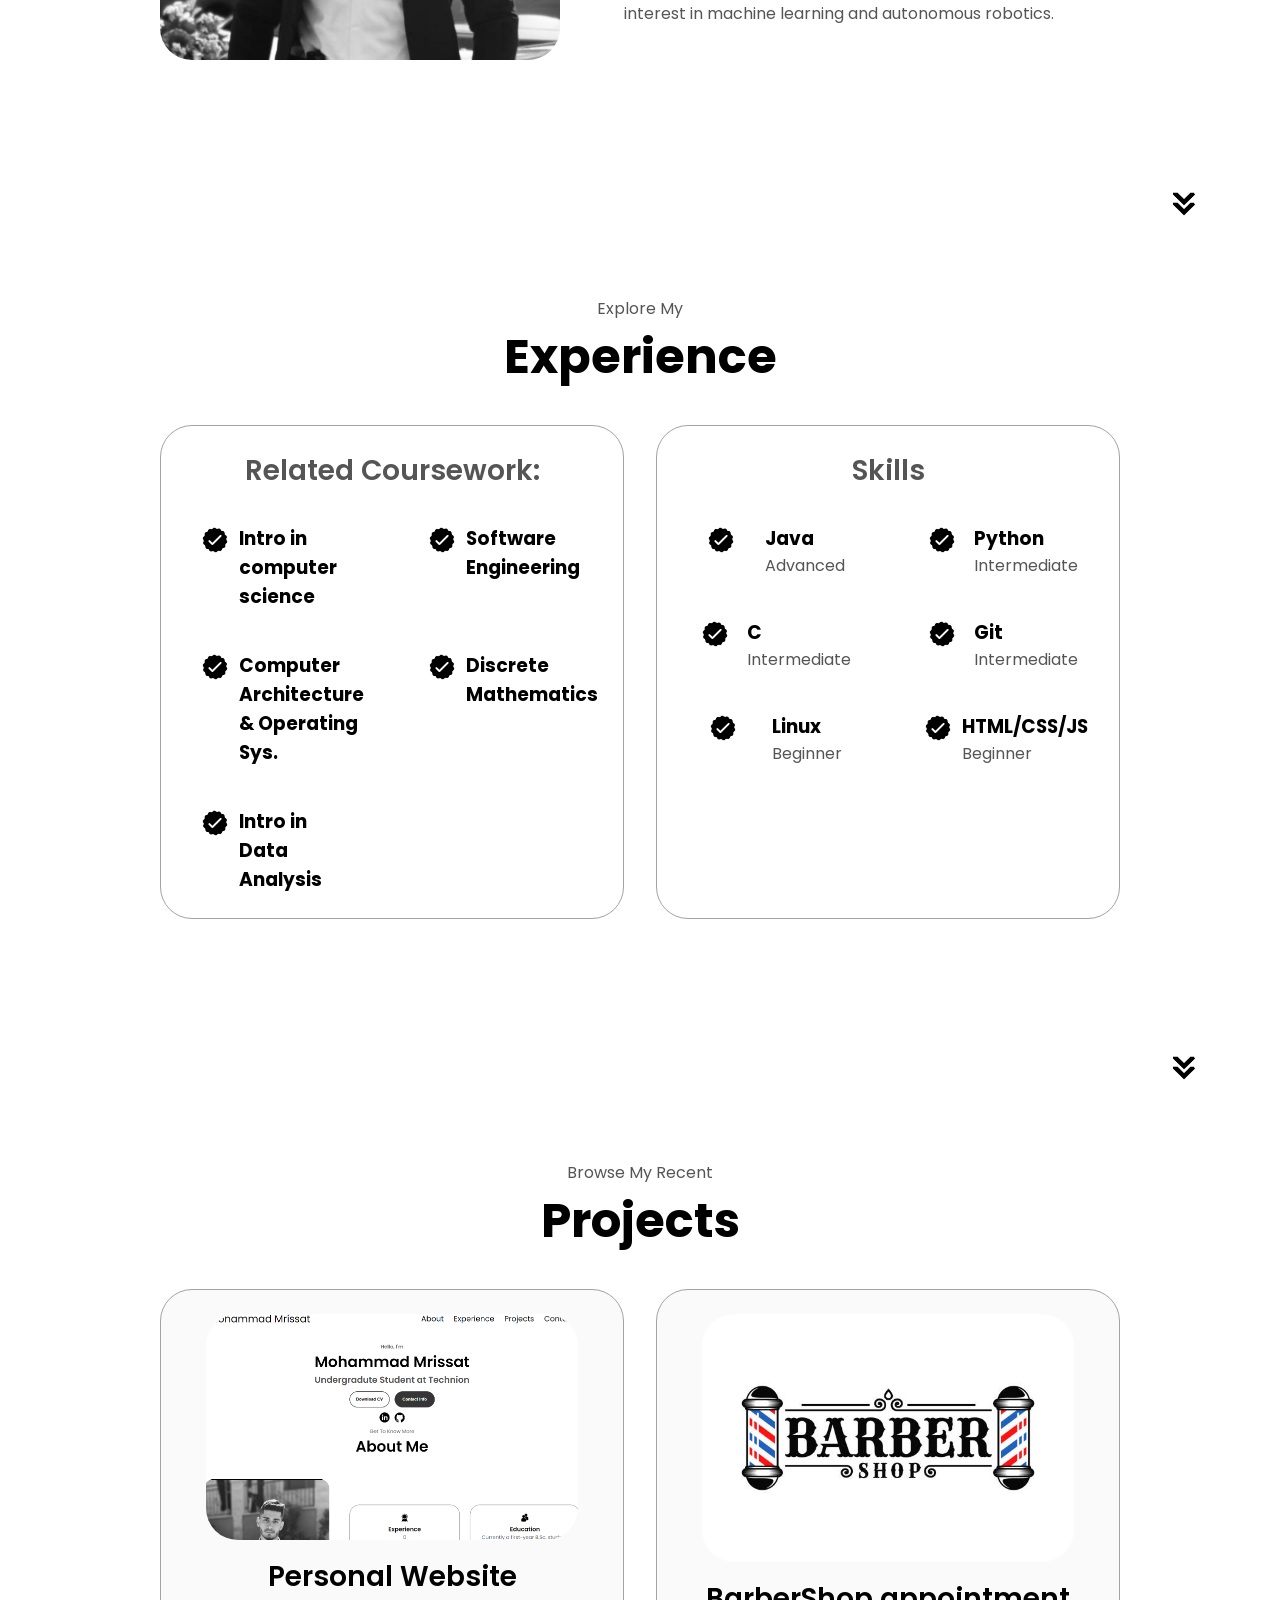
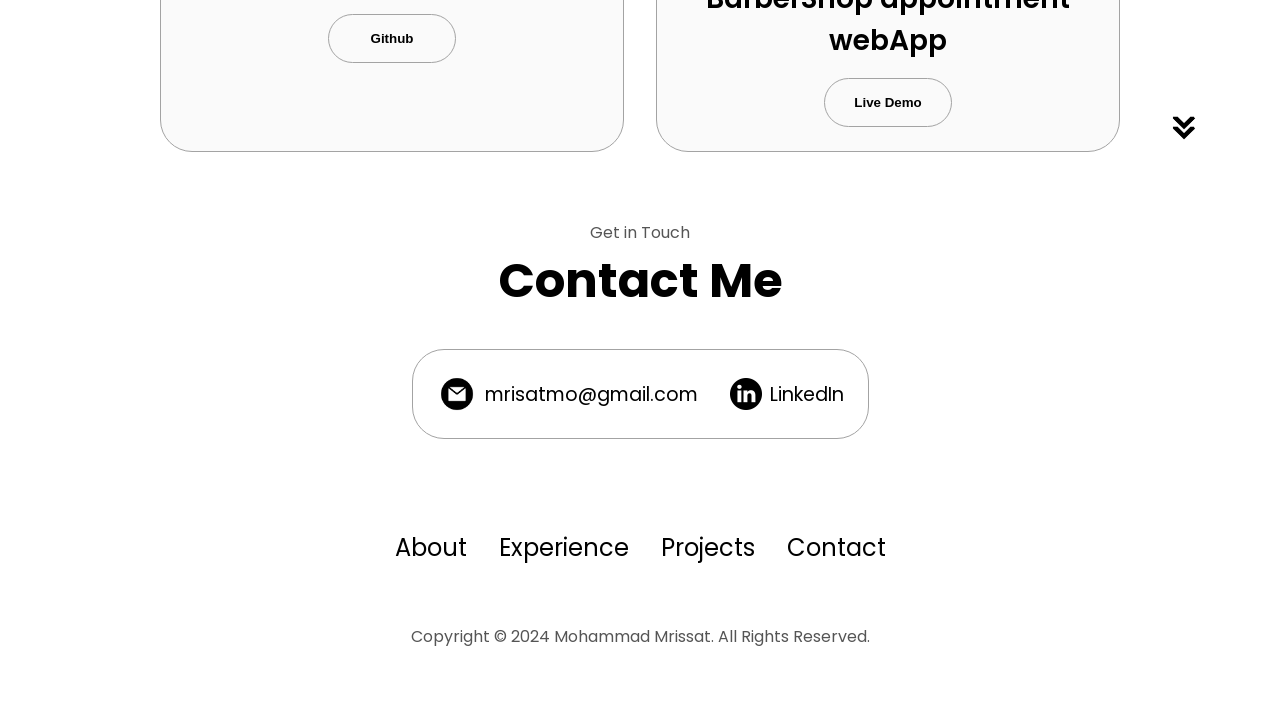
==== commit 2f2ffb3a: "a" ====
--- a/index.html
+++ b/index.html
@@ -413,7 +413,7 @@
             alt="Email icon"
             class="icon contact-icon email-icon"
           />
-          <p><a href="mailto:mrisatmo@gmail.com">Example@gmail.com</a></p>
+          <p><a href="mailto:mrisatmo@gmail.com">mrisatmo@gmail.com</a></p>
         </div>
         <div class="contact-info-container">
           <img
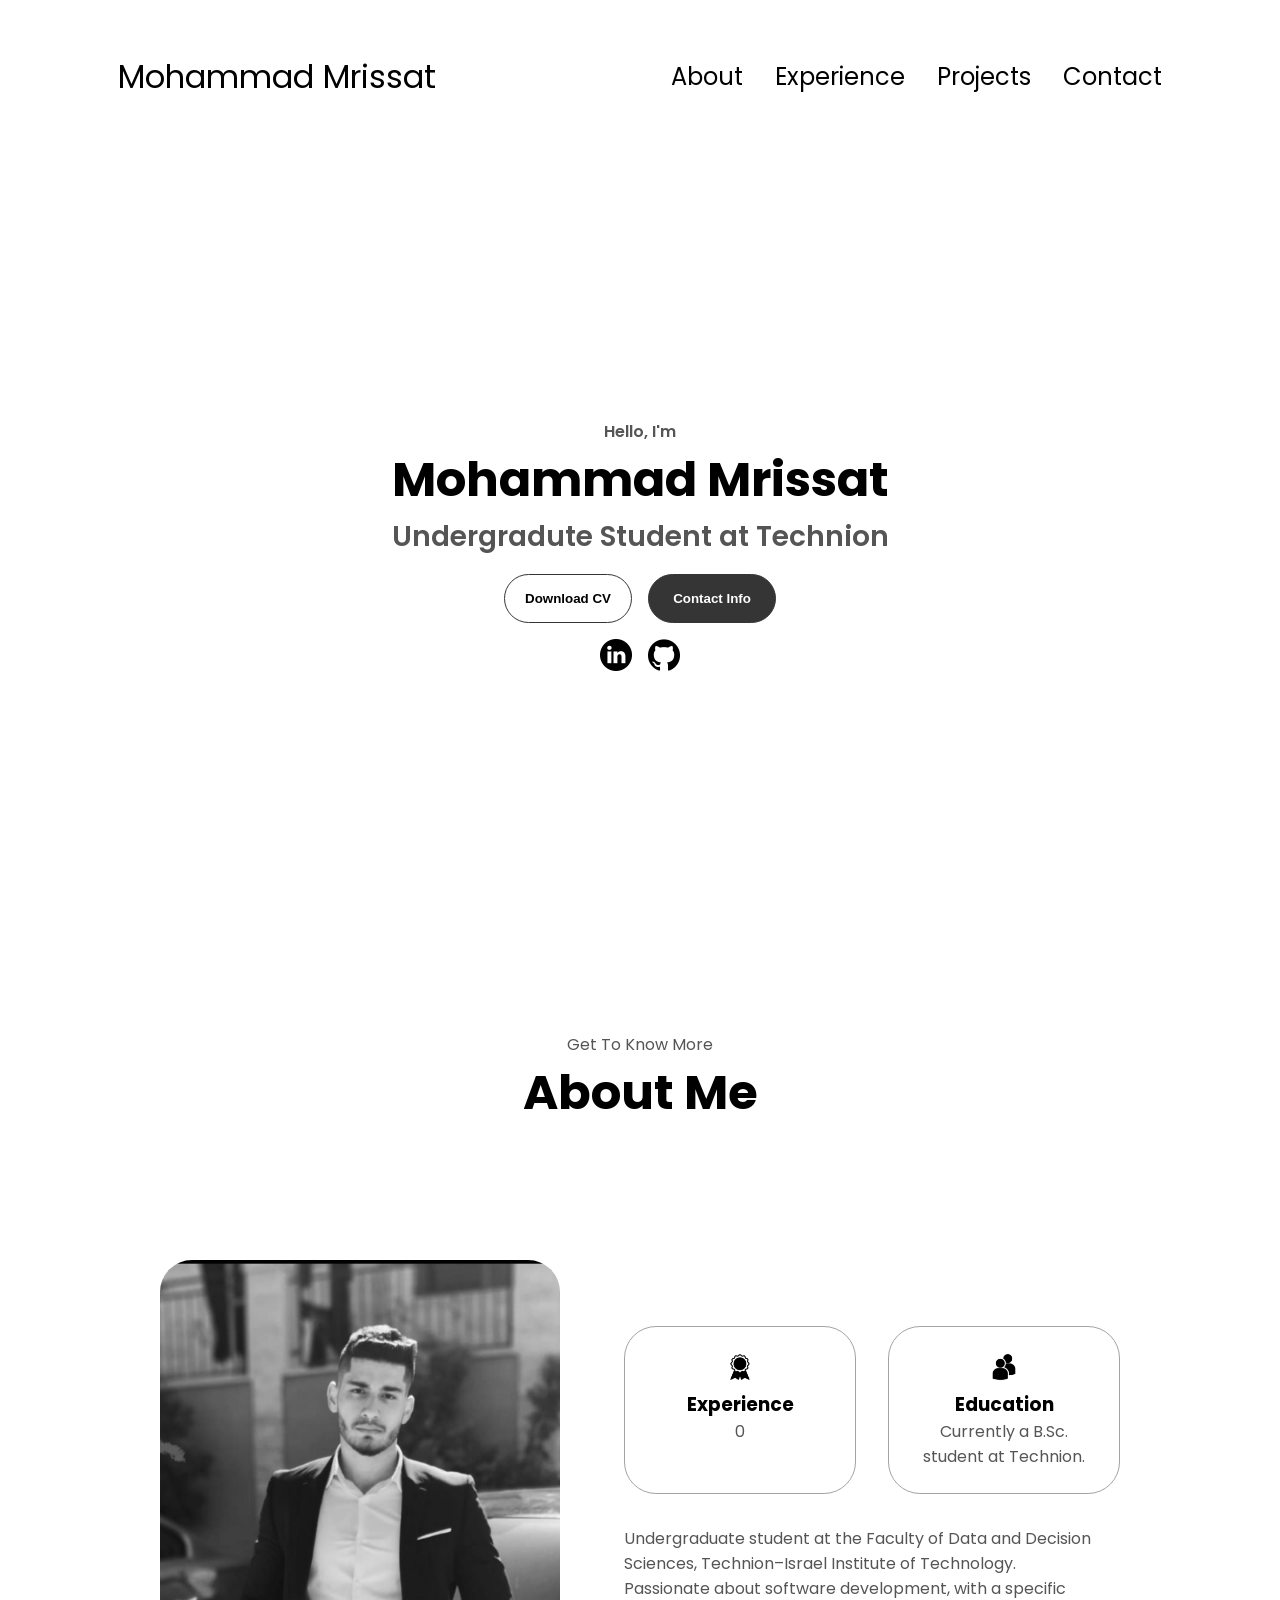
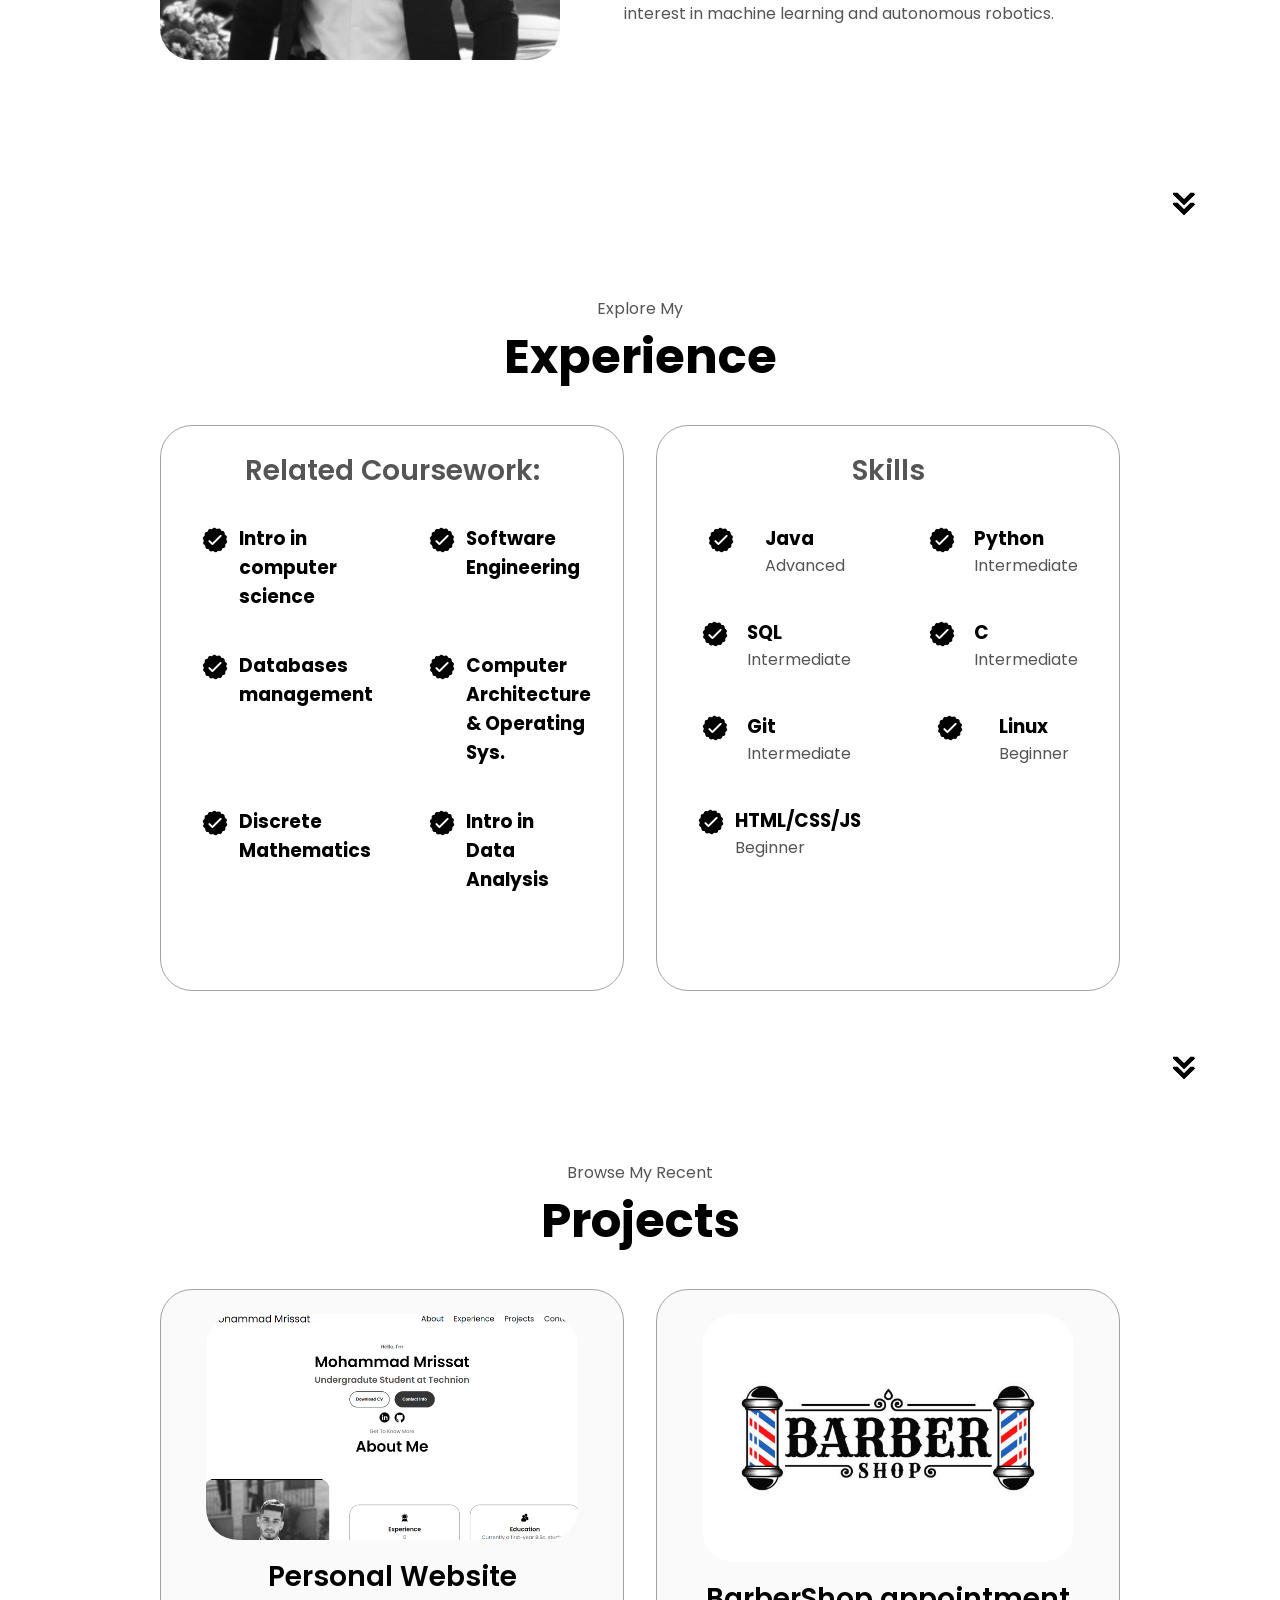
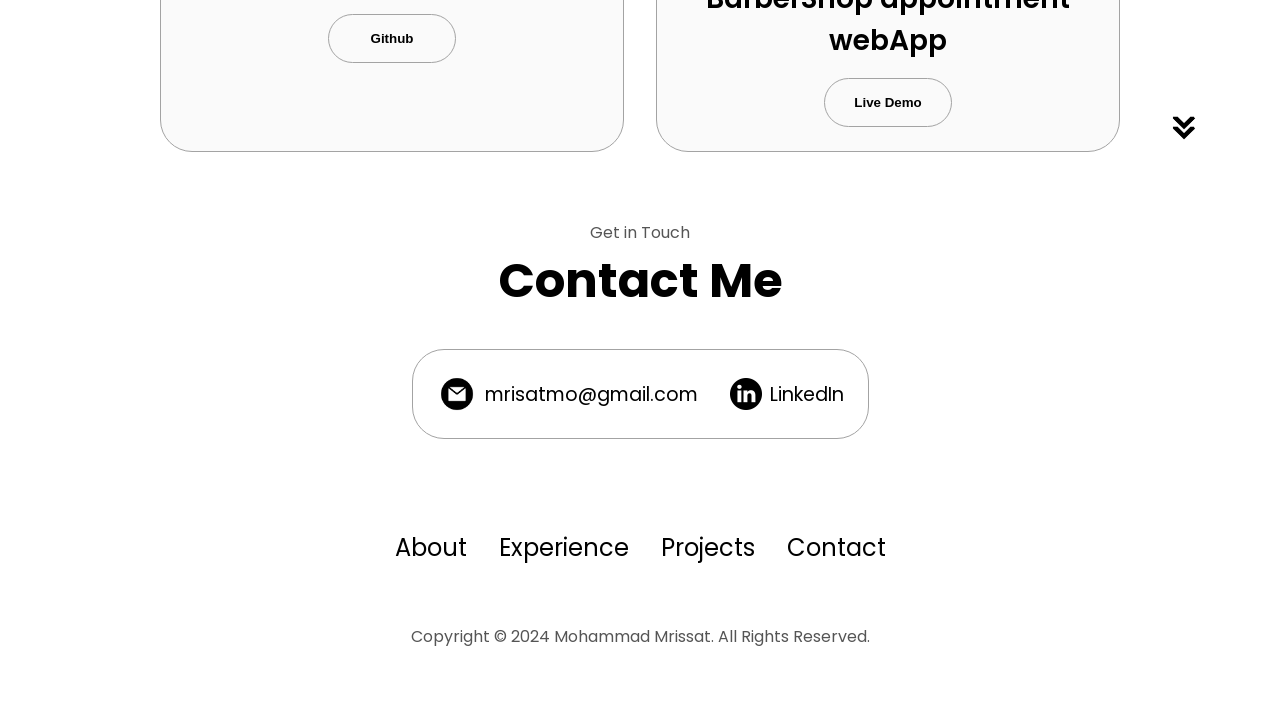
==== commit 1efb7e40: "Update education and experience sections in index.html" ====
--- a/index.html
+++ b/index.html
@@ -112,7 +112,7 @@
                 class="icon"
               />
               <h3>Education</h3>
-              <p>Currently a first-year B.Sc. student.</p>
+              <p>Currently a B.Sc. student at Technion.</p>
             </div>
           </div>
           <!-- Additional text about education and interests -->
@@ -172,6 +172,17 @@
                   class="icon"
                 />
                 <div>
+                  <h3>Databases management</h3>
+                  <p></p>
+                </div>
+              </article>
+              <article>
+                <img
+                  src="./assets/checkmark.png"
+                  alt="Experience icon"
+                  class="icon"
+                />
+                <div>
                   <h3>Computer Architecture & Operating Sys.</h3>
                   <p></p>
                 </div>
@@ -247,6 +258,17 @@
                 />
                 <div>
                   <h3>Python</h3>
+                  <p>Intermediate</p>
+                </div>
+              </article>
+              <article>
+                <img
+                  src="./assets/checkmark.png"
+                  alt="Experience icon"
+                  class="icon"
+                />
+                <div>
+                  <h3>SQL</h3>
                   <p>Intermediate</p>
                 </div>
               </article>
@@ -442,3 +464,4 @@
     <script src="script.js"></script>
   </body>
 </html>
+
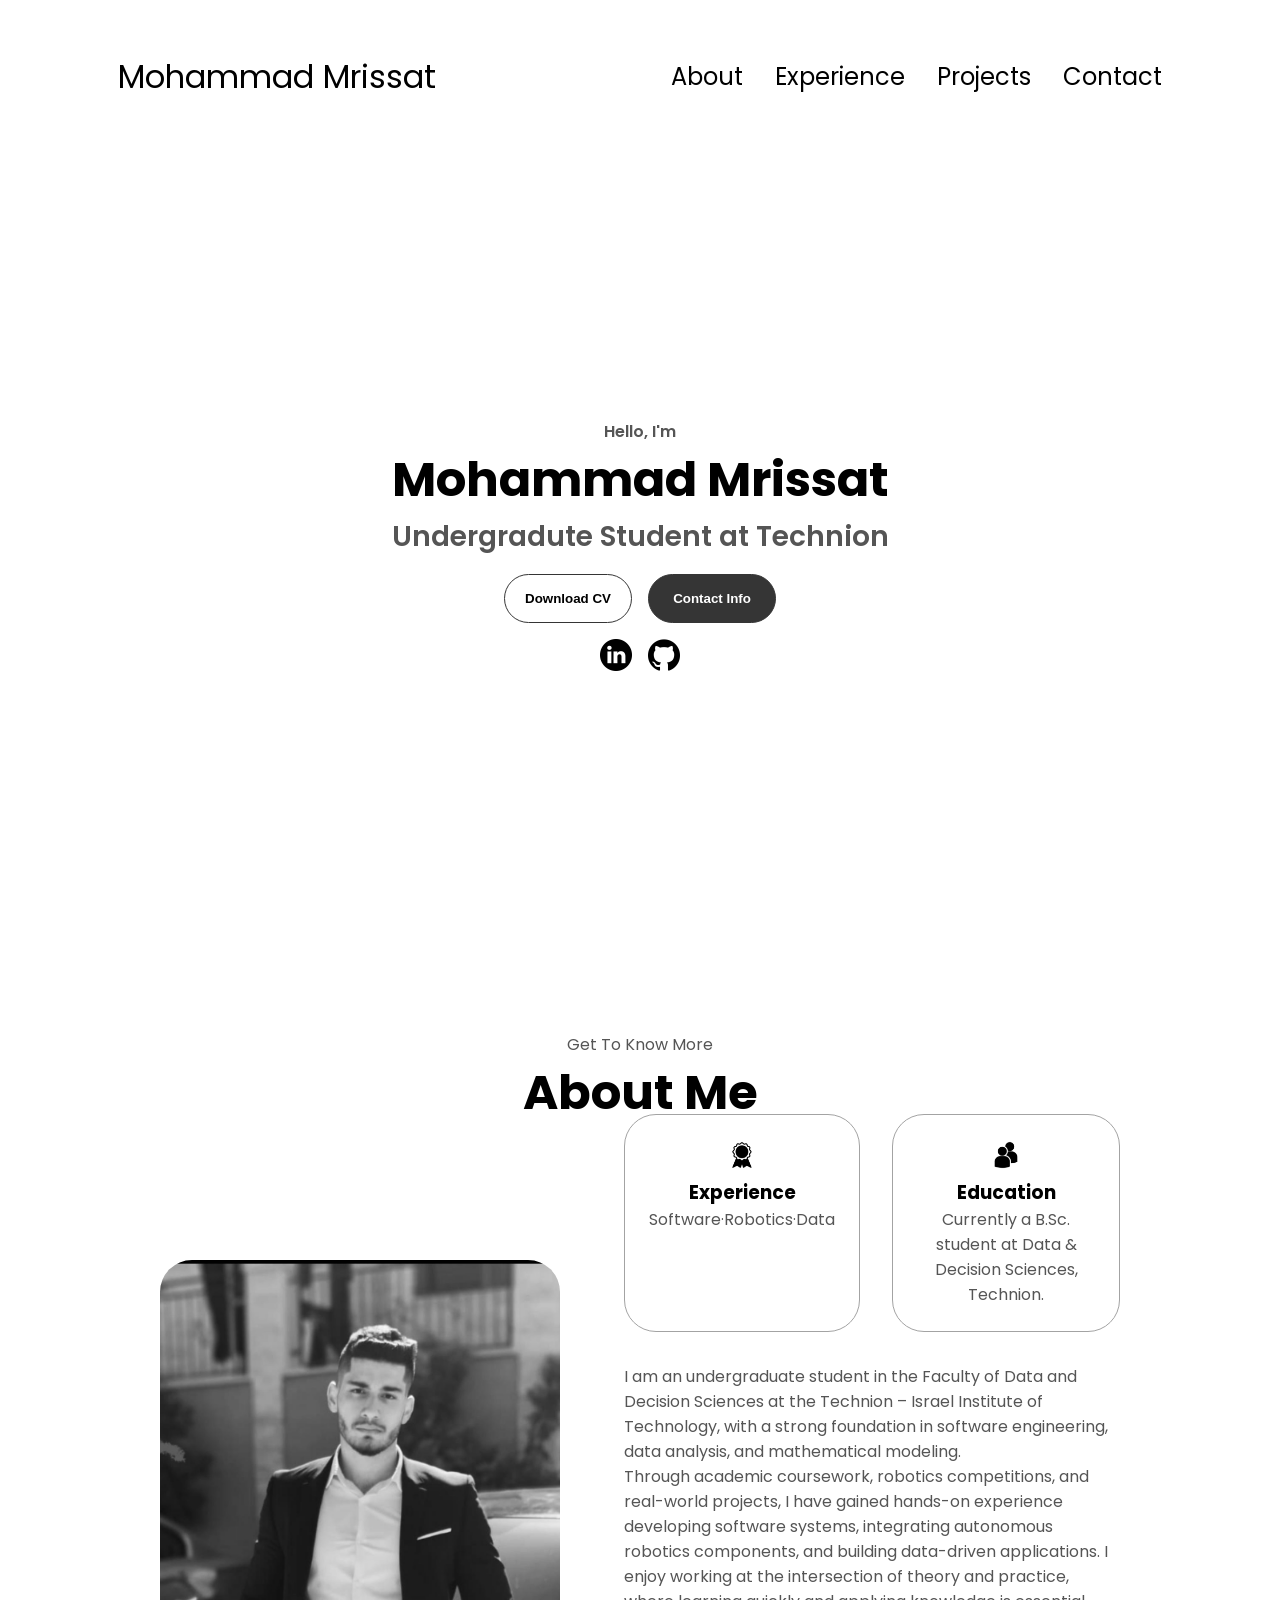
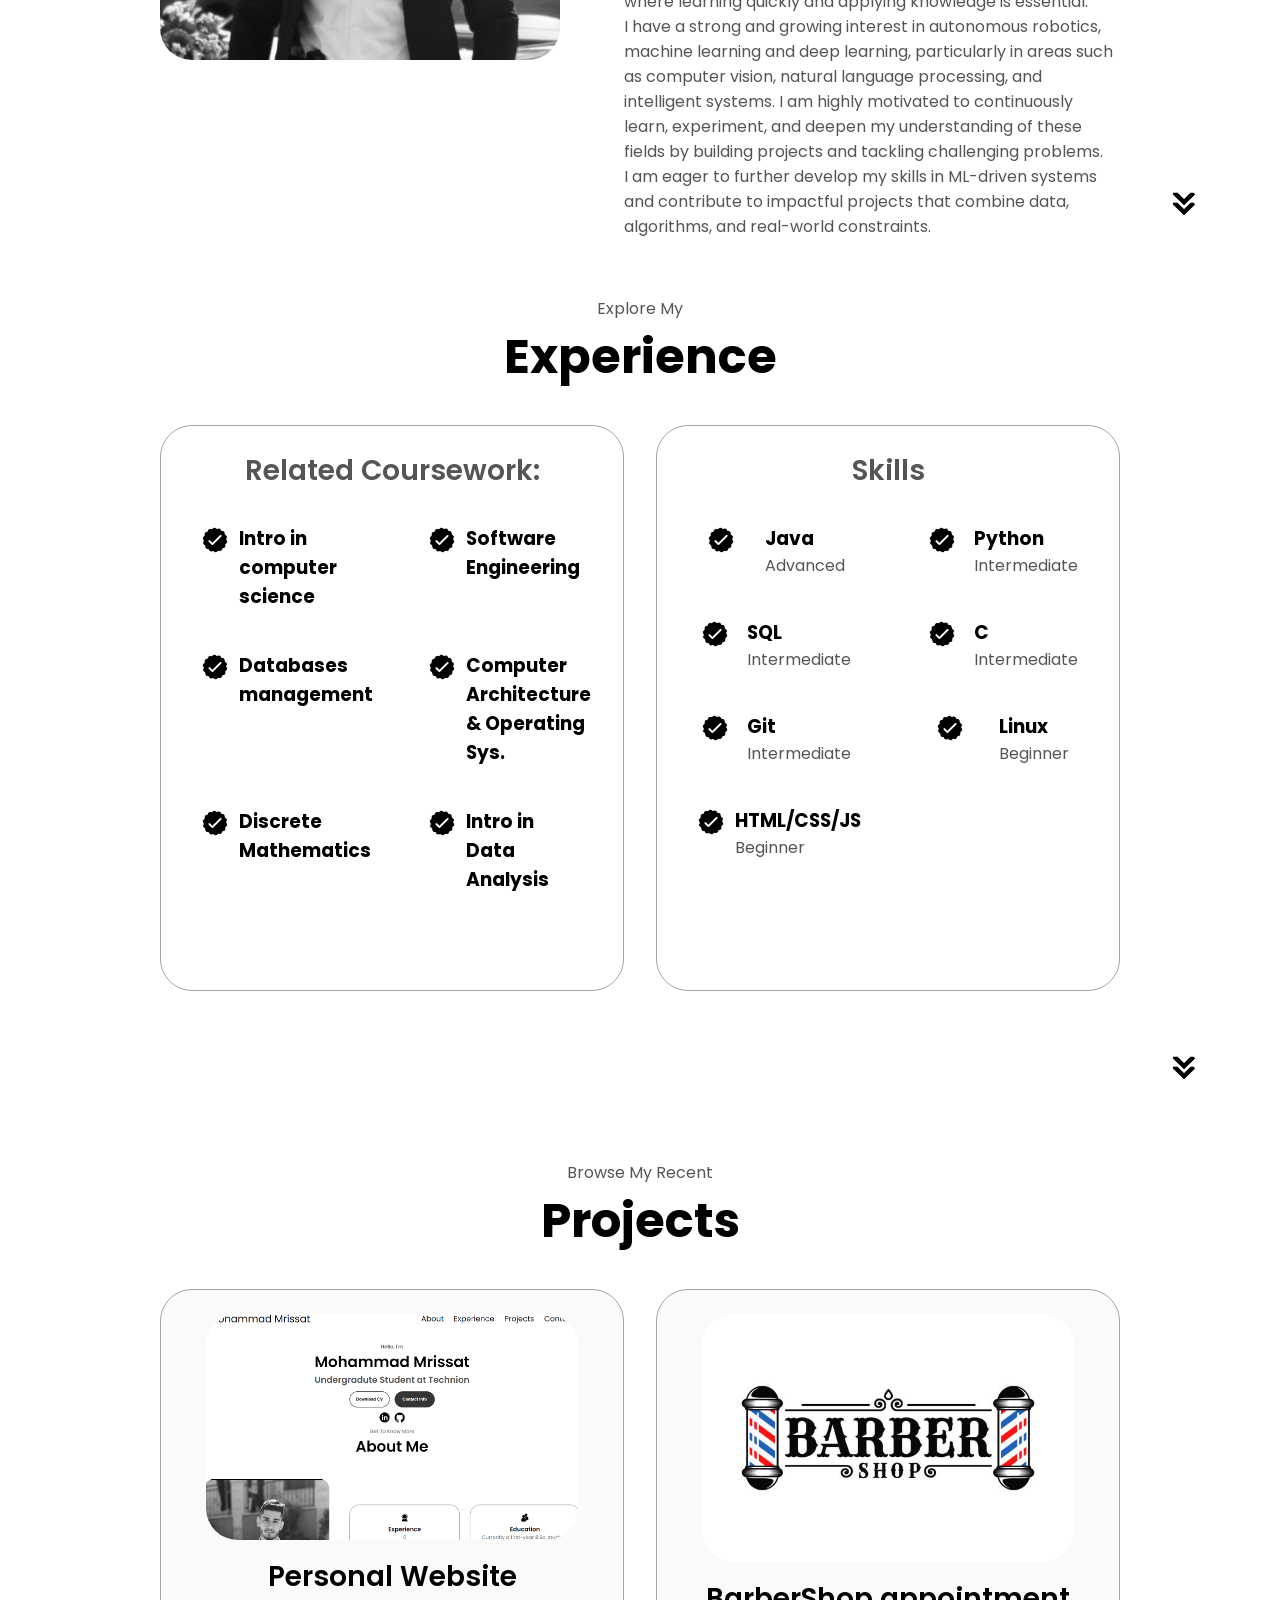
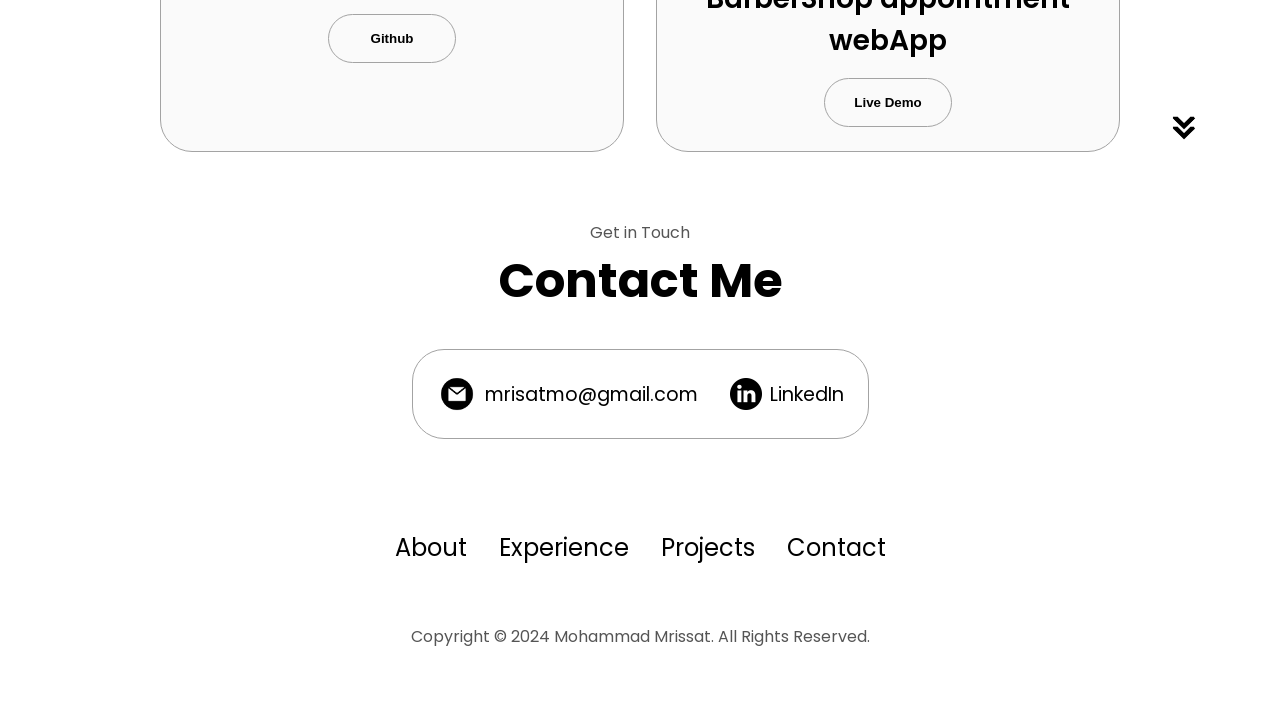
==== commit fe7bae68: "Update index.html" ====
--- a/index.html
+++ b/index.html
@@ -103,7 +103,7 @@
                 class="icon"
               />
               <h3>Experience</h3>
-              <p>0 <br /></p><!-- Placeholder for experience years -->
+              <p>Software·Robotics·Data <br /></p><!-- Placeholder for experience years -->
             </div>
             <div class="details-container">
               <img
@@ -112,15 +112,17 @@
                 class="icon"
               />
               <h3>Education</h3>
-              <p>Currently a B.Sc. student at Technion.</p>
+              <p>Currently a B.Sc. student at Data & Decision Sciences, Technion.</p>
             </div>
           </div>
           <!-- Additional text about education and interests -->
           <div class="text-container">
             <p>
-              Undergraduate student at the Faculty of Data and Decision Sciences, Technion–Israel Institute of Technology.
+             I am an undergraduate student in the Faculty of Data and Decision Sciences at the Technion – Israel Institute of Technology, with a strong foundation in software engineering, data analysis, and mathematical modeling.
             </p>
-            <p>Passionate about software development, with a specific interest in machine learning and autonomous robotics.</p>
+            <p>Through academic coursework, robotics competitions, and real-world projects, I have gained hands-on experience developing software systems, integrating autonomous robotics components, and building data-driven applications. I enjoy working at the intersection of theory and practice, where learning quickly and applying knowledge is essential.</p>
+            <p>I have a strong and growing interest in autonomous robotics, machine learning and deep learning, particularly in areas such as computer vision, natural language processing, and intelligent systems. I am highly motivated to continuously learn, experiment, and deepen my understanding of these fields by building projects and tackling challenging problems.</p>
+            <p>I am eager to further develop my skills in ML-driven systems and contribute to impactful projects that combine data, algorithms, and real-world constraints.</p>
           </div>
         </div>
       </div>
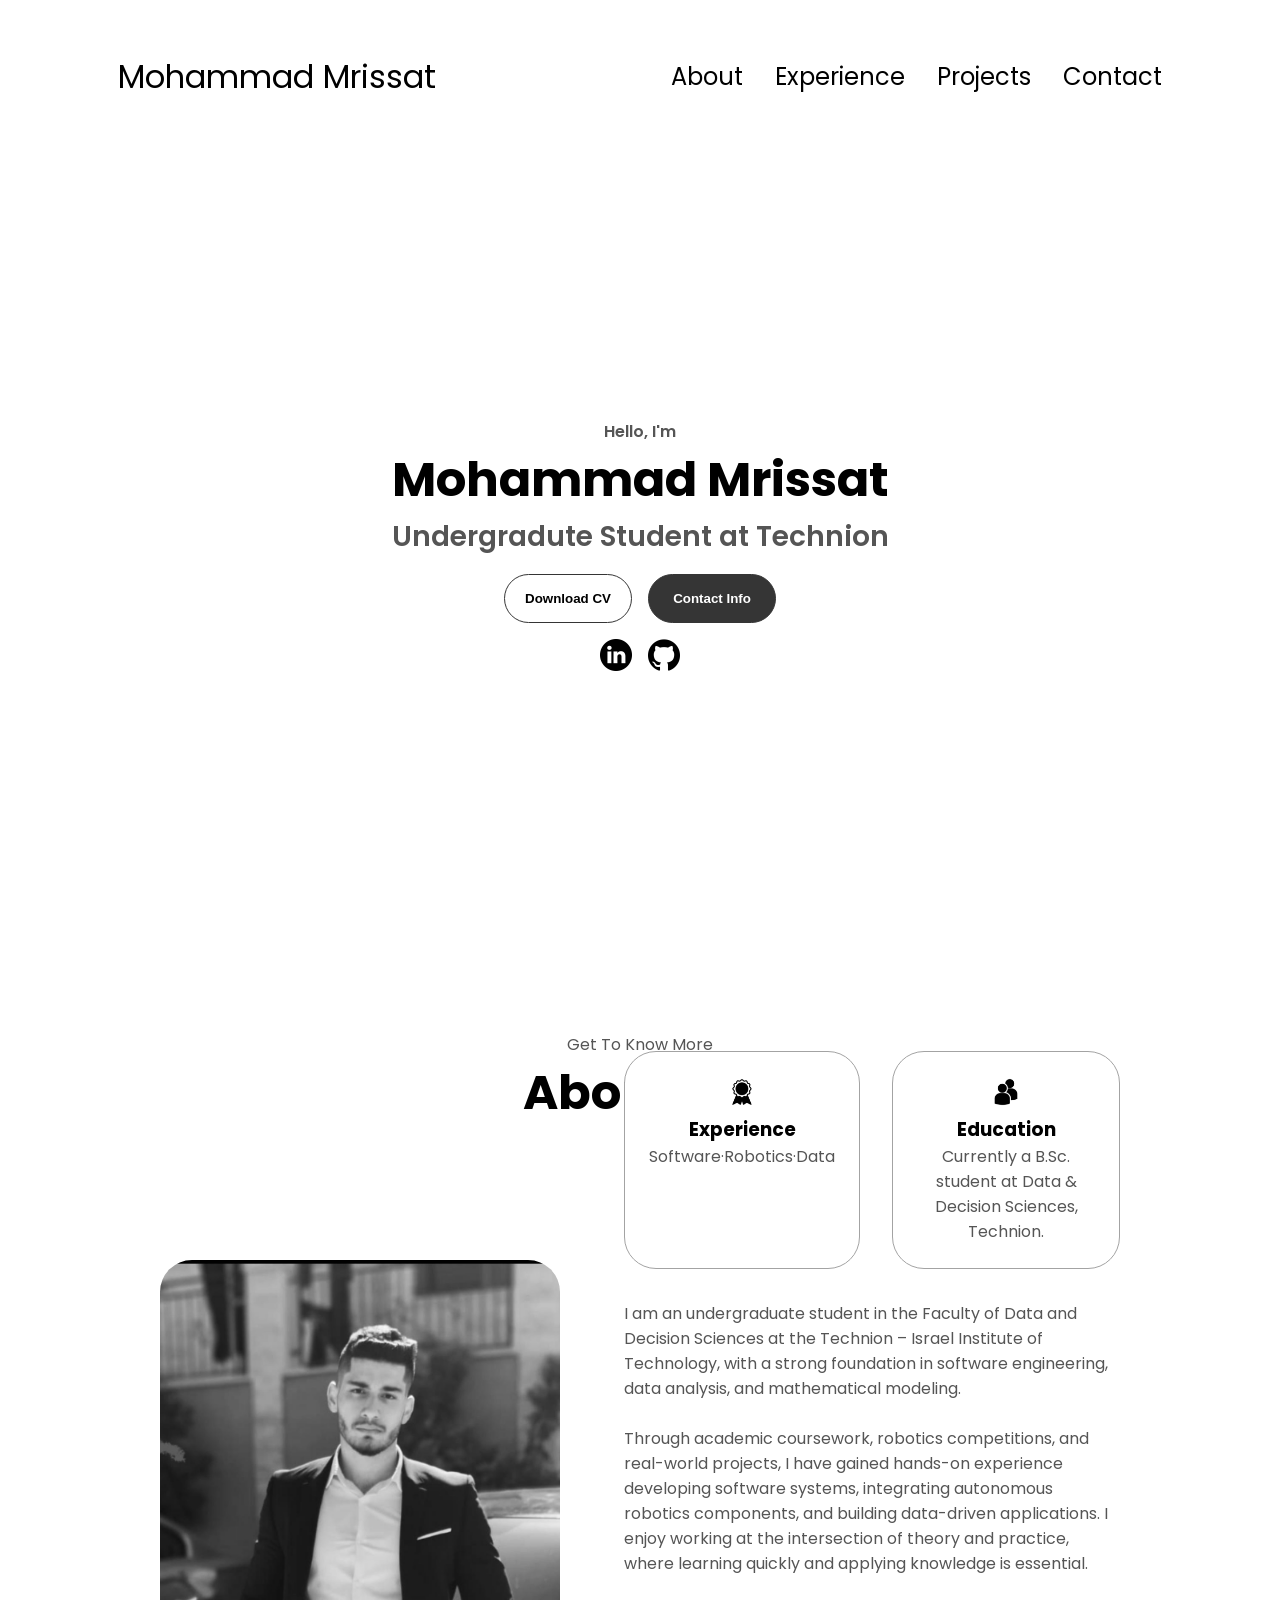
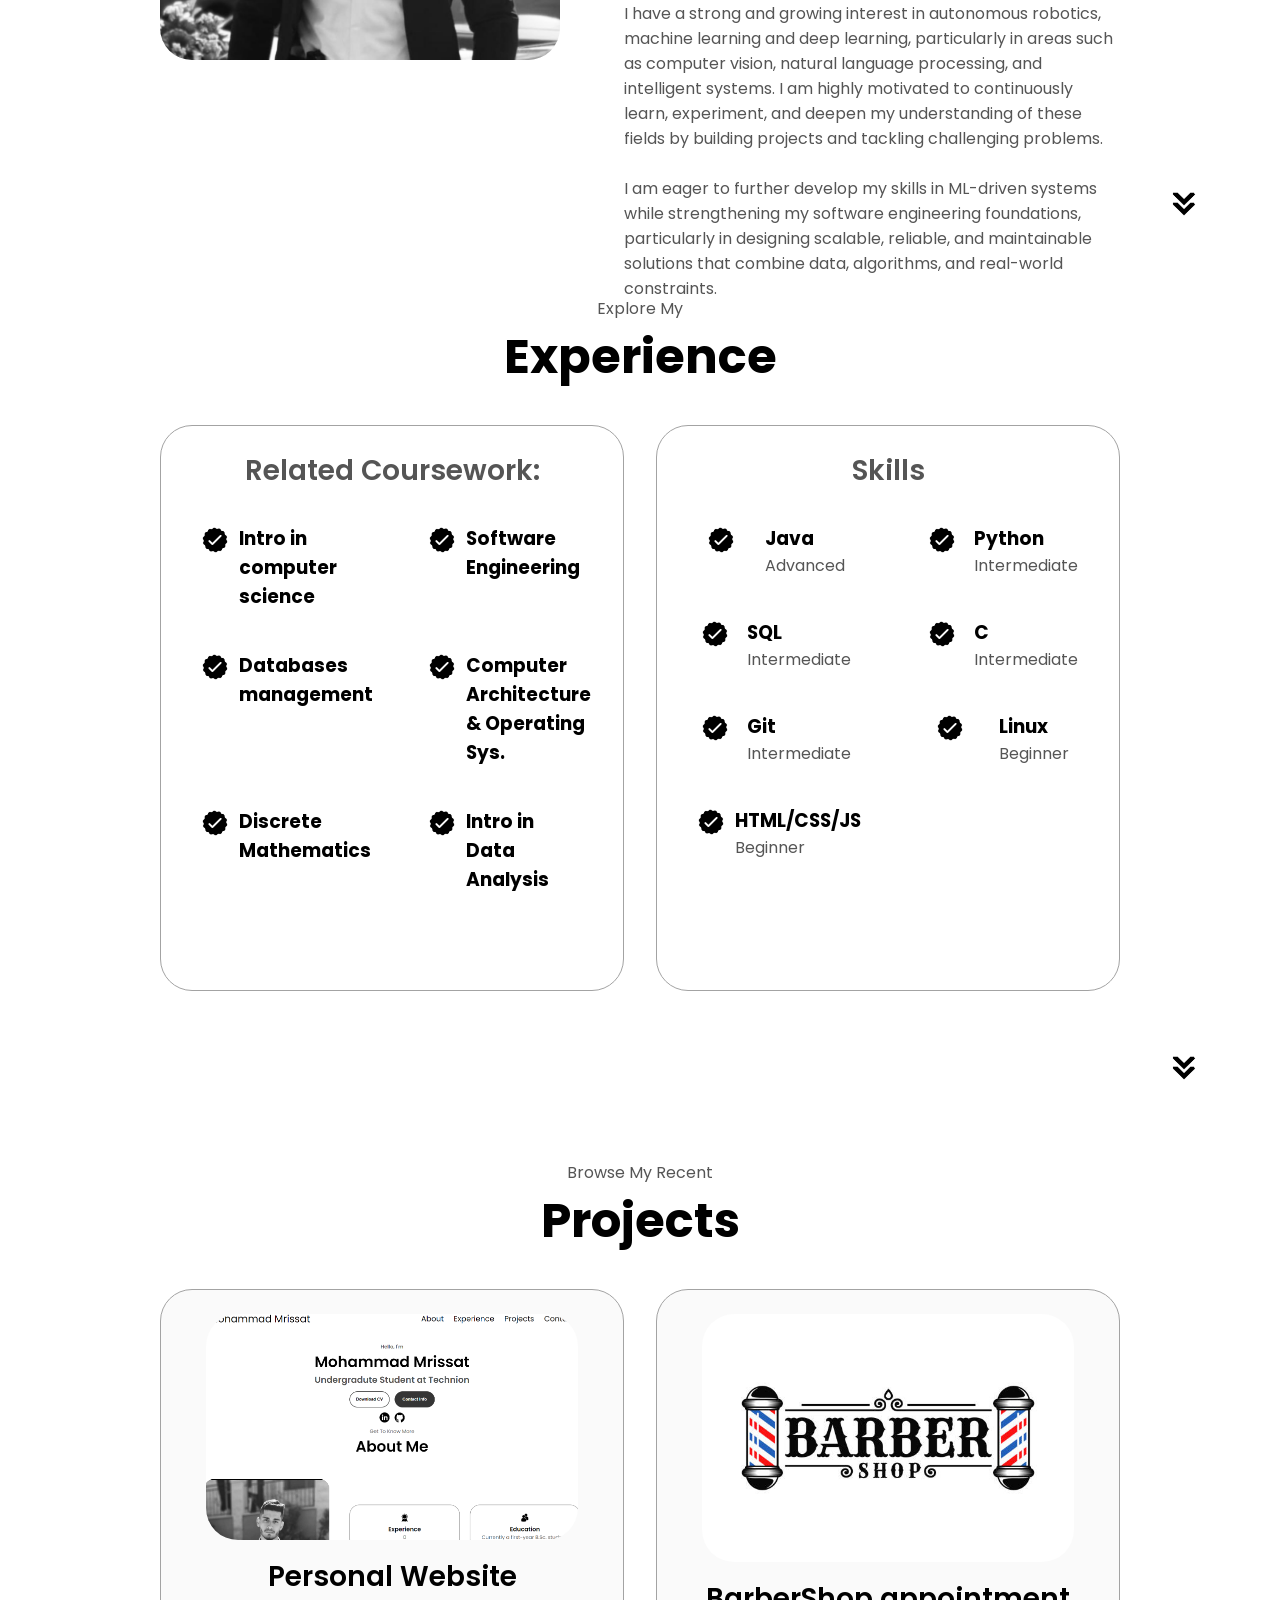
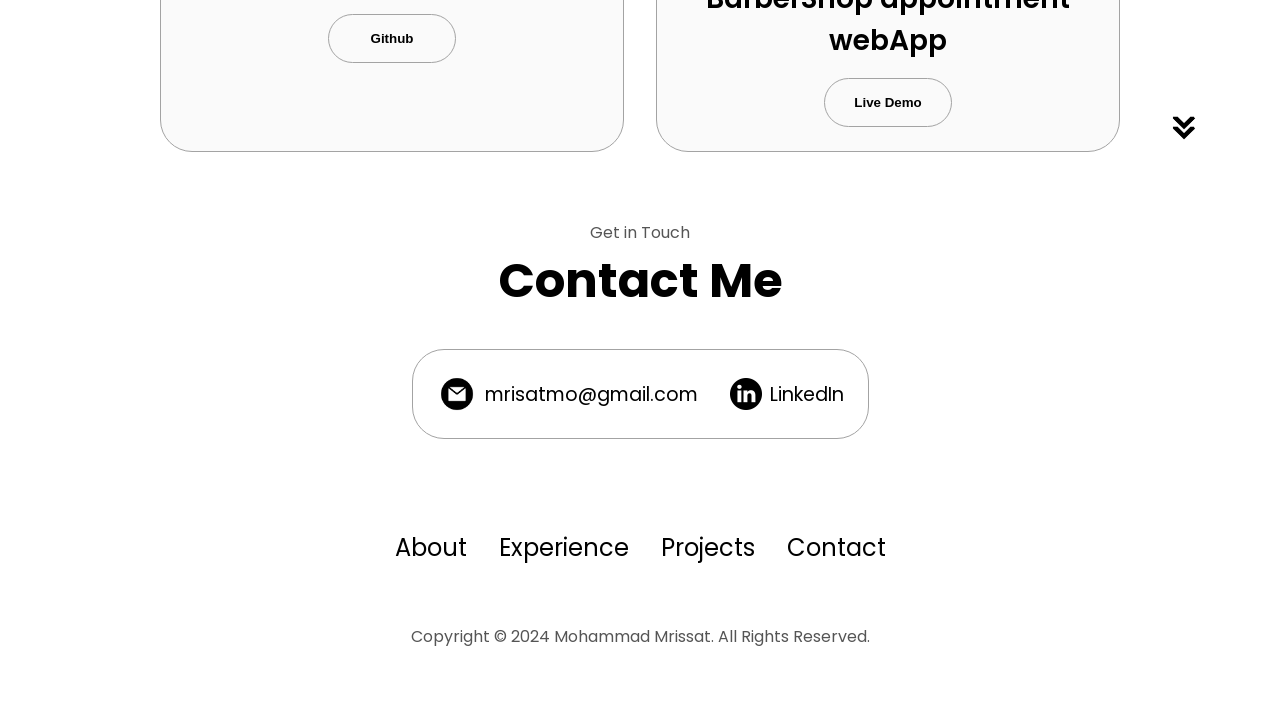
==== commit ab5b0f9e: "Enhance readability of text sections in index.html Added line breaks to paragraphs for better readab" ====
--- a/index.html
+++ b/index.html
@@ -120,9 +120,12 @@
             <p>
              I am an undergraduate student in the Faculty of Data and Decision Sciences at the Technion – Israel Institute of Technology, with a strong foundation in software engineering, data analysis, and mathematical modeling.
             </p>
-            <p>Through academic coursework, robotics competitions, and real-world projects, I have gained hands-on experience developing software systems, integrating autonomous robotics components, and building data-driven applications. I enjoy working at the intersection of theory and practice, where learning quickly and applying knowledge is essential.</p>
-            <p>I have a strong and growing interest in autonomous robotics, machine learning and deep learning, particularly in areas such as computer vision, natural language processing, and intelligent systems. I am highly motivated to continuously learn, experiment, and deepen my understanding of these fields by building projects and tackling challenging problems.</p>
-            <p>I am eager to further develop my skills in ML-driven systems and contribute to impactful projects that combine data, algorithms, and real-world constraints.</p>
+            <br>
+            <p>Through academic coursework, robotics competitions, and real-world projects, I have gained hands-on experience developing software systems, integrating autonomous robotics components, and building data-driven applications. I enjoy working at the intersection of theory and practice, where learning quickly and applying knowledge is essential.<br> </p>
+            <br>
+            <p>I have a strong and growing interest in autonomous robotics, machine learning and deep learning, particularly in areas such as computer vision, natural language processing, and intelligent systems. I am highly motivated to continuously learn, experiment, and deepen my understanding of these fields by building projects and tackling challenging problems.<br> </p>
+            <br>
+            <p>I am eager to further develop my skills in ML-driven systems while strengthening my software engineering foundations, particularly in designing scalable, reliable, and maintainable solutions that combine data, algorithms, and real-world constraints.<br> </p>
           </div>
         </div>
       </div>
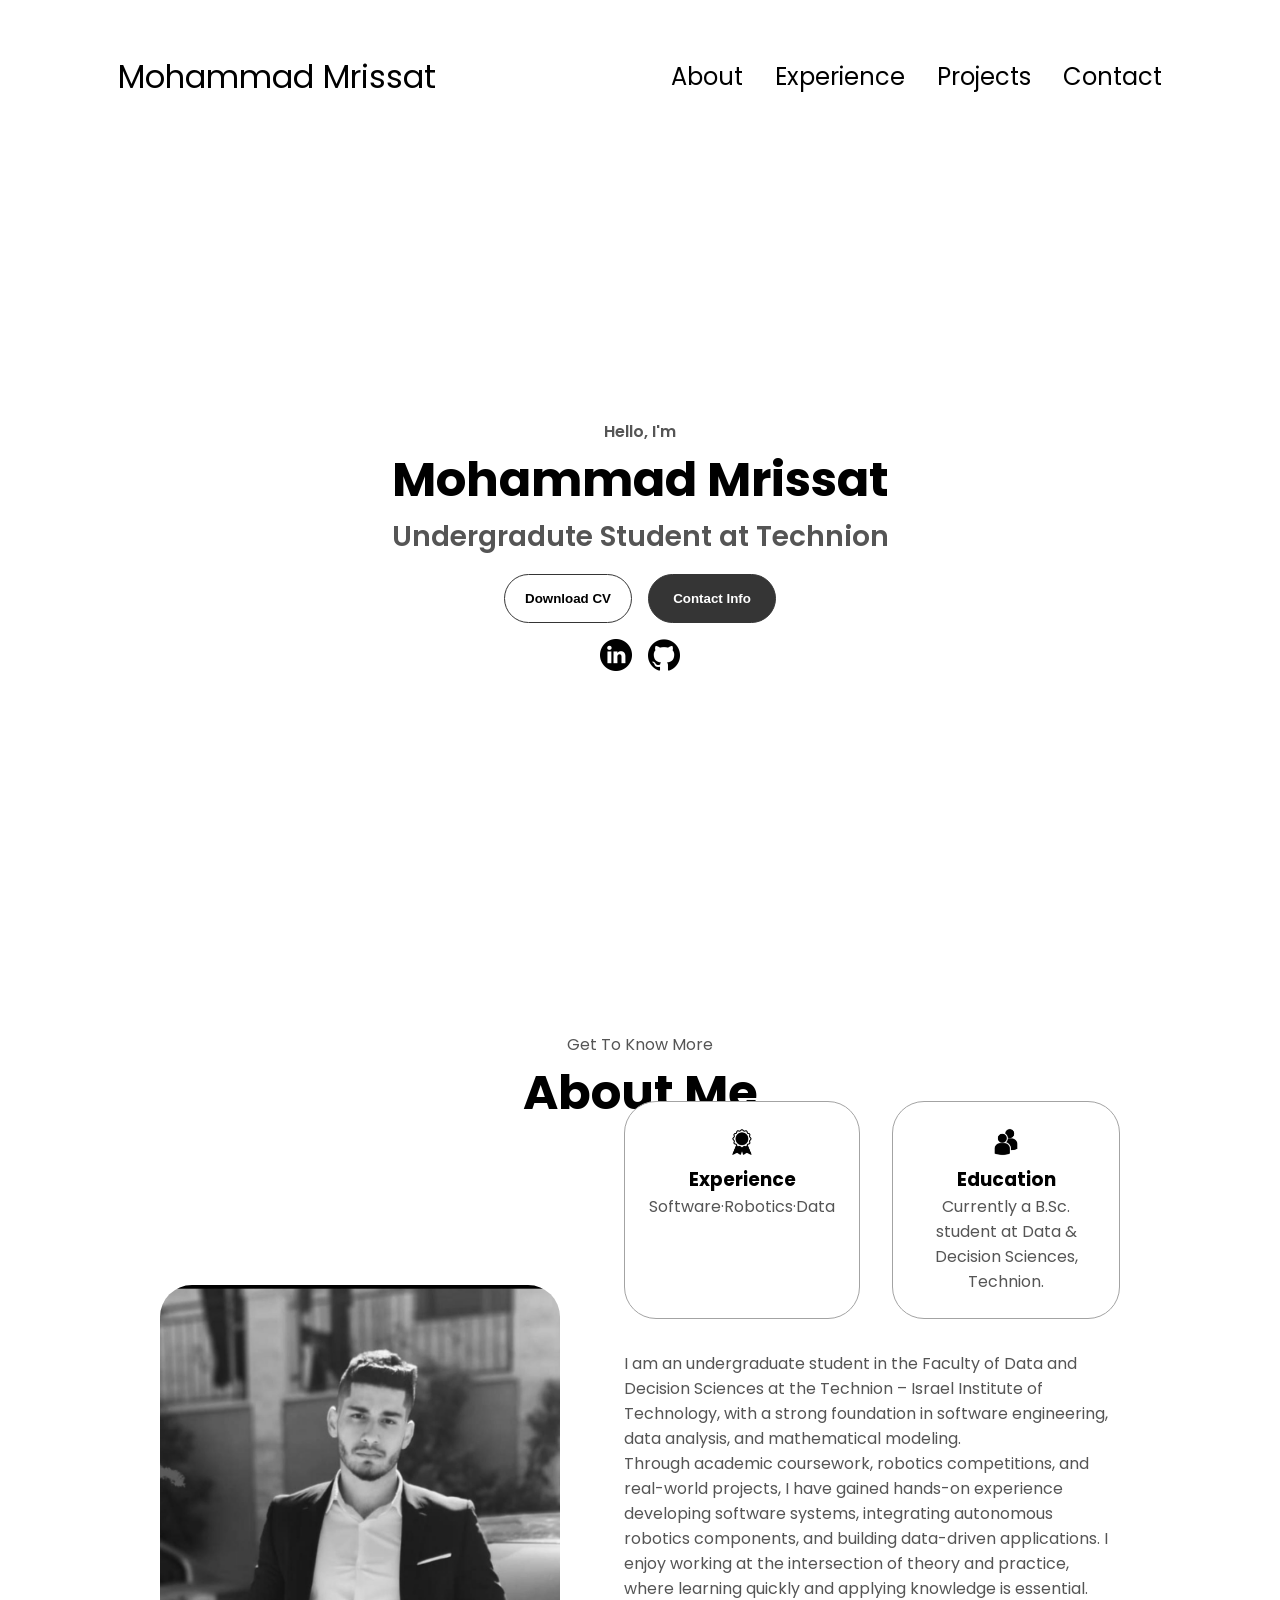
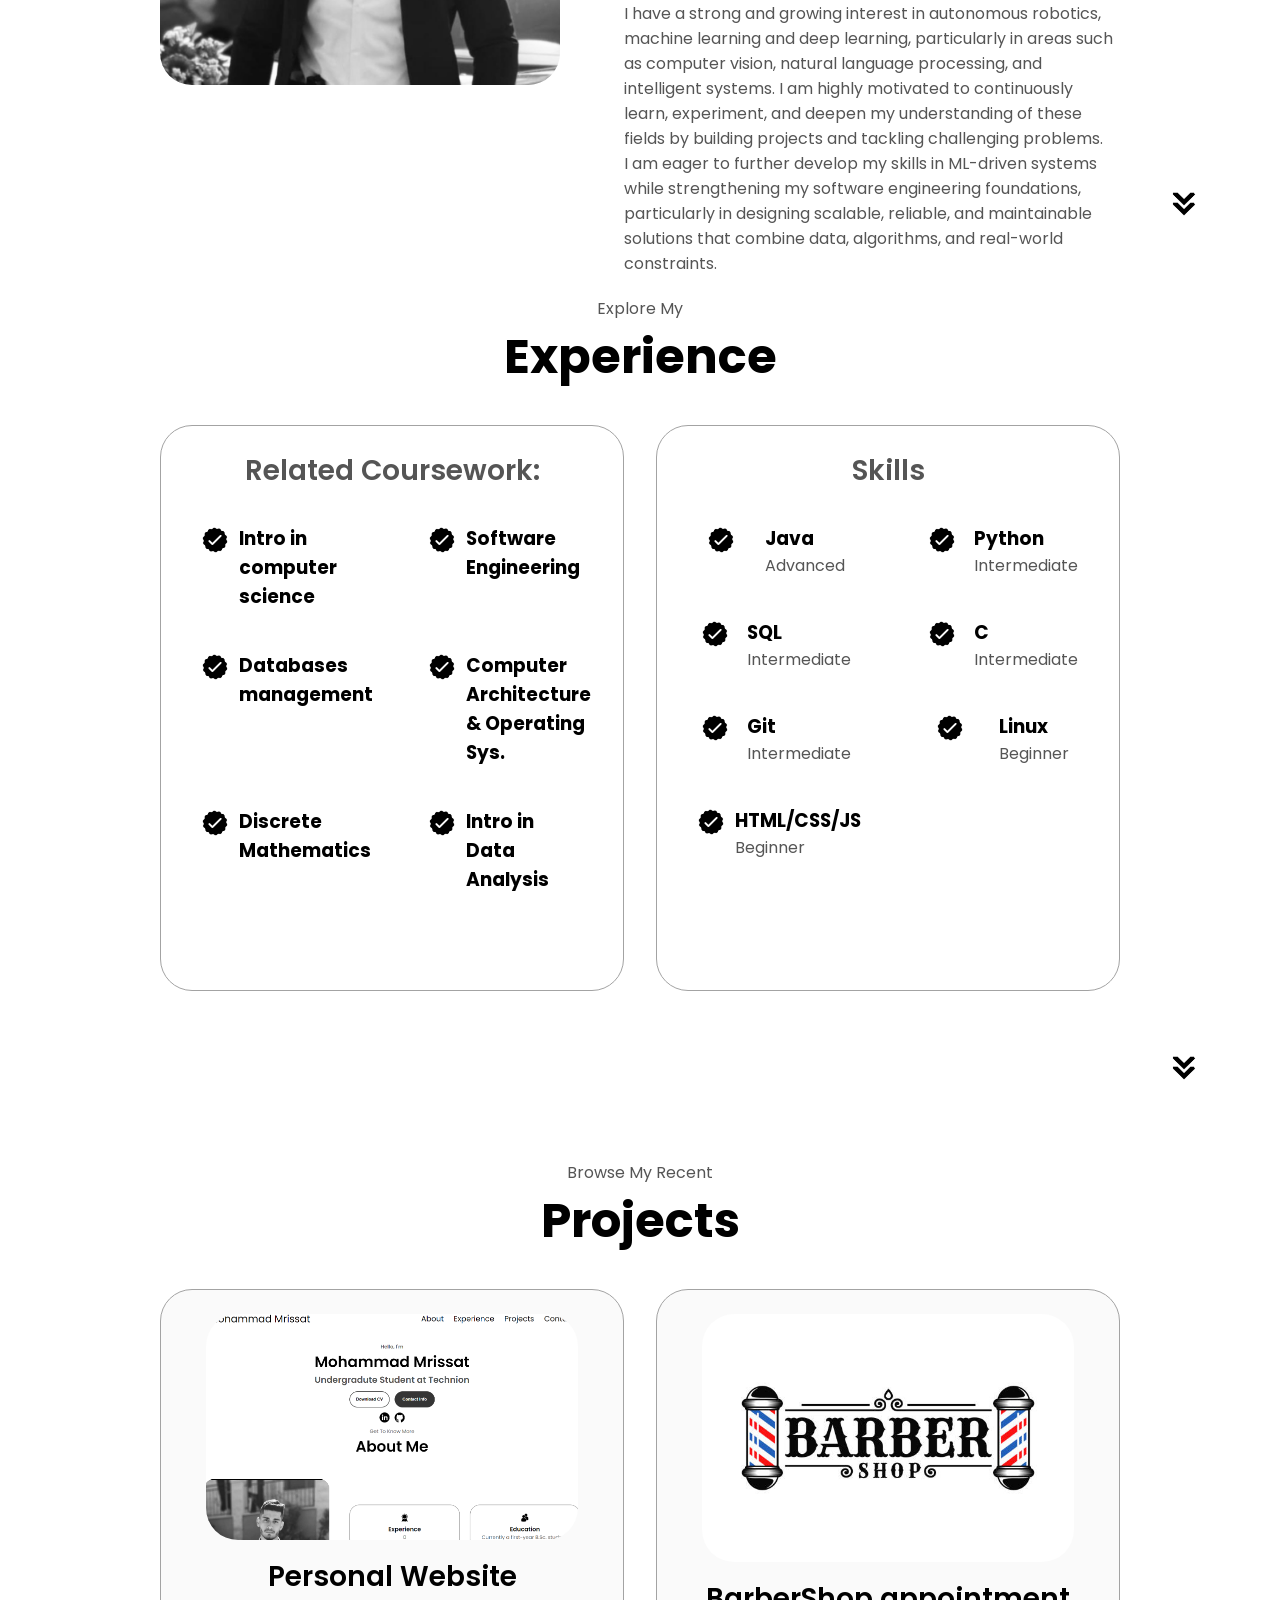
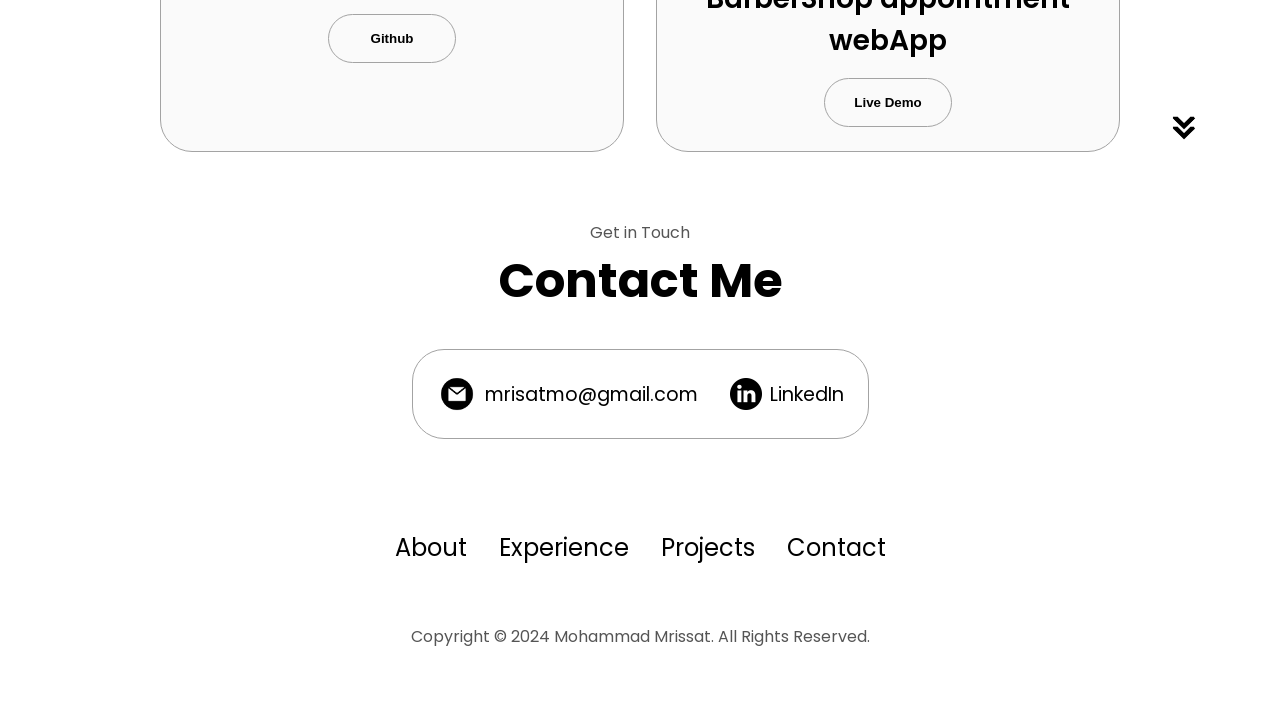
==== commit 5450a936: "Update index.html" ====
--- a/index.html
+++ b/index.html
@@ -84,6 +84,7 @@
     <section id="about">
       <p class="section__text__p1">Get To Know More</p>
       <h1 class="title">About Me</h1>
+      <br>
       <div class="section-container">
         <!-- Image and profile description -->
         <div class="section__pic-container">
@@ -120,12 +121,10 @@
             <p>
              I am an undergraduate student in the Faculty of Data and Decision Sciences at the Technion – Israel Institute of Technology, with a strong foundation in software engineering, data analysis, and mathematical modeling.
             </p>
+            <p>Through academic coursework, robotics competitions, and real-world projects, I have gained hands-on experience developing software systems, integrating autonomous robotics components, and building data-driven applications. I enjoy working at the intersection of theory and practice, where learning quickly and applying knowledge is essential.<br> </p>
+            <p>I have a strong and growing interest in autonomous robotics, machine learning and deep learning, particularly in areas such as computer vision, natural language processing, and intelligent systems. I am highly motivated to continuously learn, experiment, and deepen my understanding of these fields by building projects and tackling challenging problems.<br> </p>
+            <p>I am eager to further develop my skills in ML-driven systems while strengthening my software engineering foundations, particularly in designing scalable, reliable, and maintainable solutions that combine data, algorithms, and real-world constraints.<br> </p>
             <br>
-            <p>Through academic coursework, robotics competitions, and real-world projects, I have gained hands-on experience developing software systems, integrating autonomous robotics components, and building data-driven applications. I enjoy working at the intersection of theory and practice, where learning quickly and applying knowledge is essential.<br> </p>
-            <br>
-            <p>I have a strong and growing interest in autonomous robotics, machine learning and deep learning, particularly in areas such as computer vision, natural language processing, and intelligent systems. I am highly motivated to continuously learn, experiment, and deepen my understanding of these fields by building projects and tackling challenging problems.<br> </p>
-            <br>
-            <p>I am eager to further develop my skills in ML-driven systems while strengthening my software engineering foundations, particularly in designing scalable, reliable, and maintainable solutions that combine data, algorithms, and real-world constraints.<br> </p>
           </div>
         </div>
       </div>
